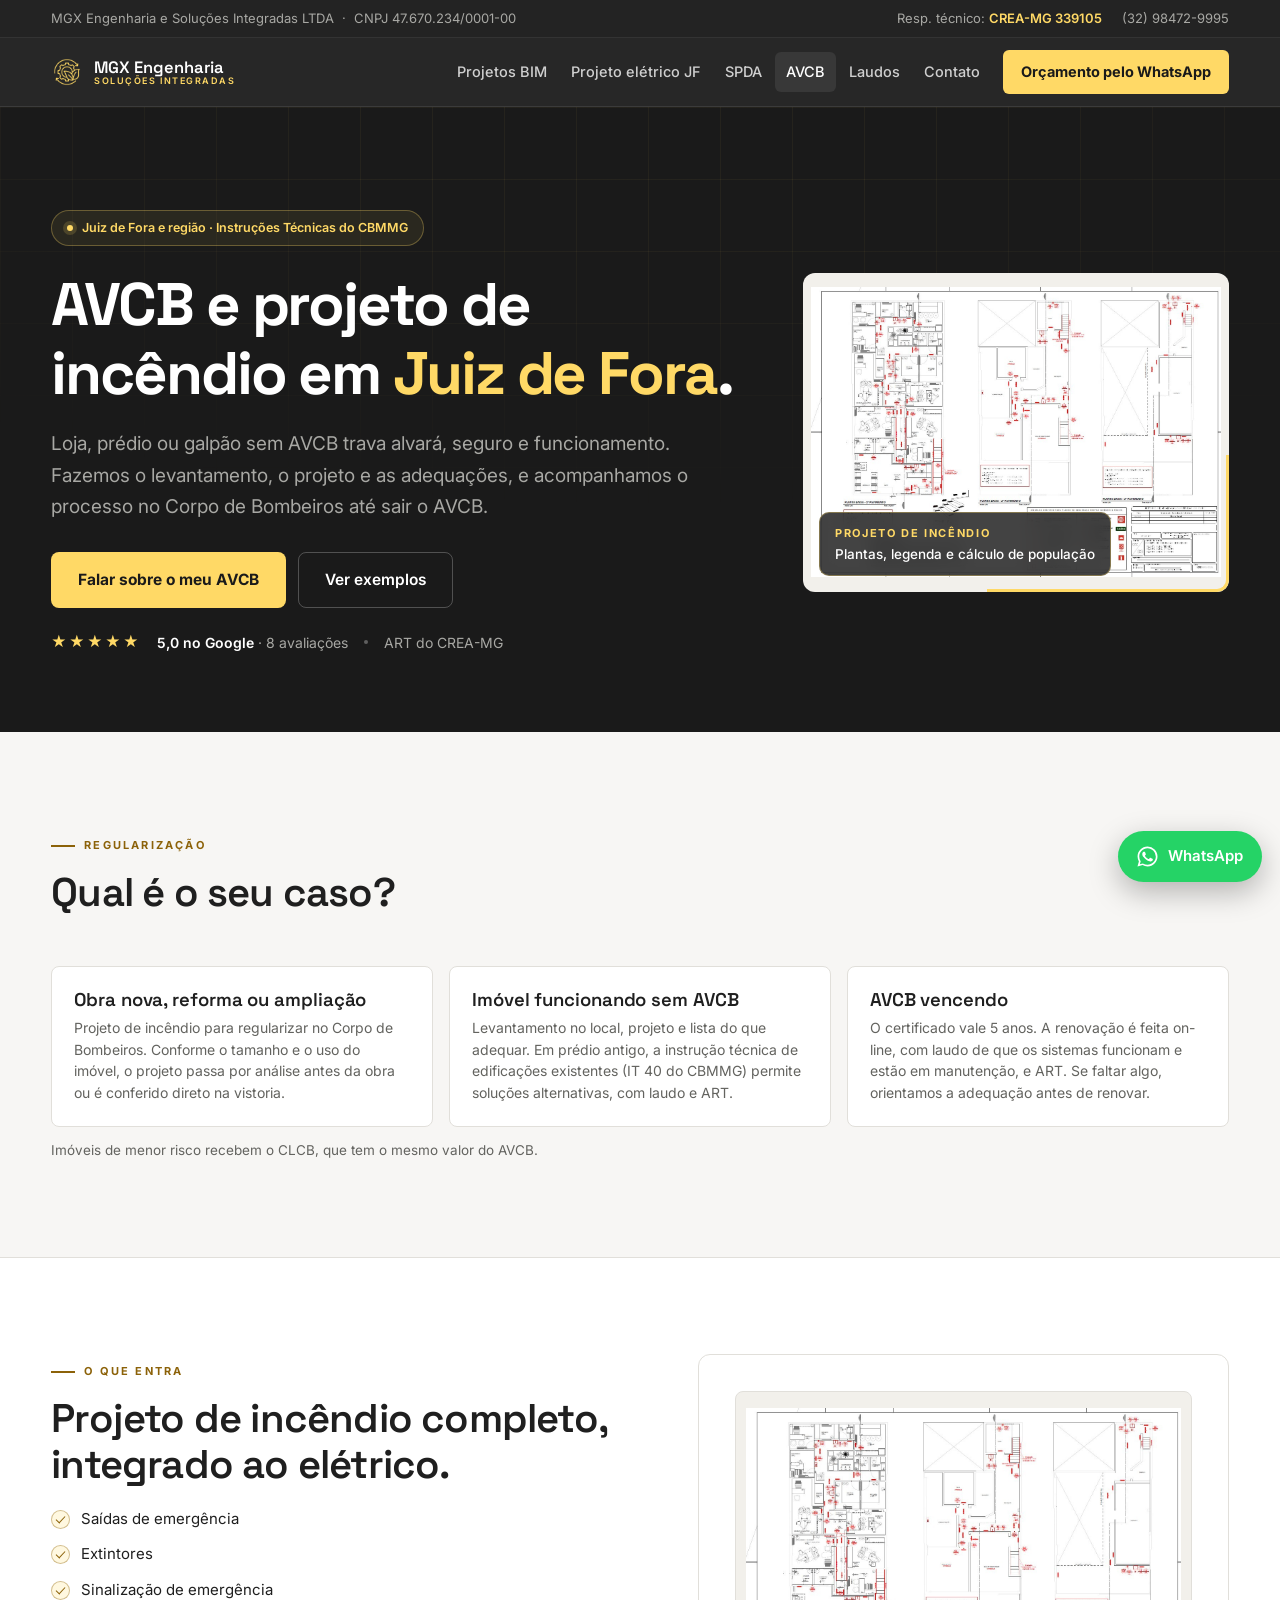
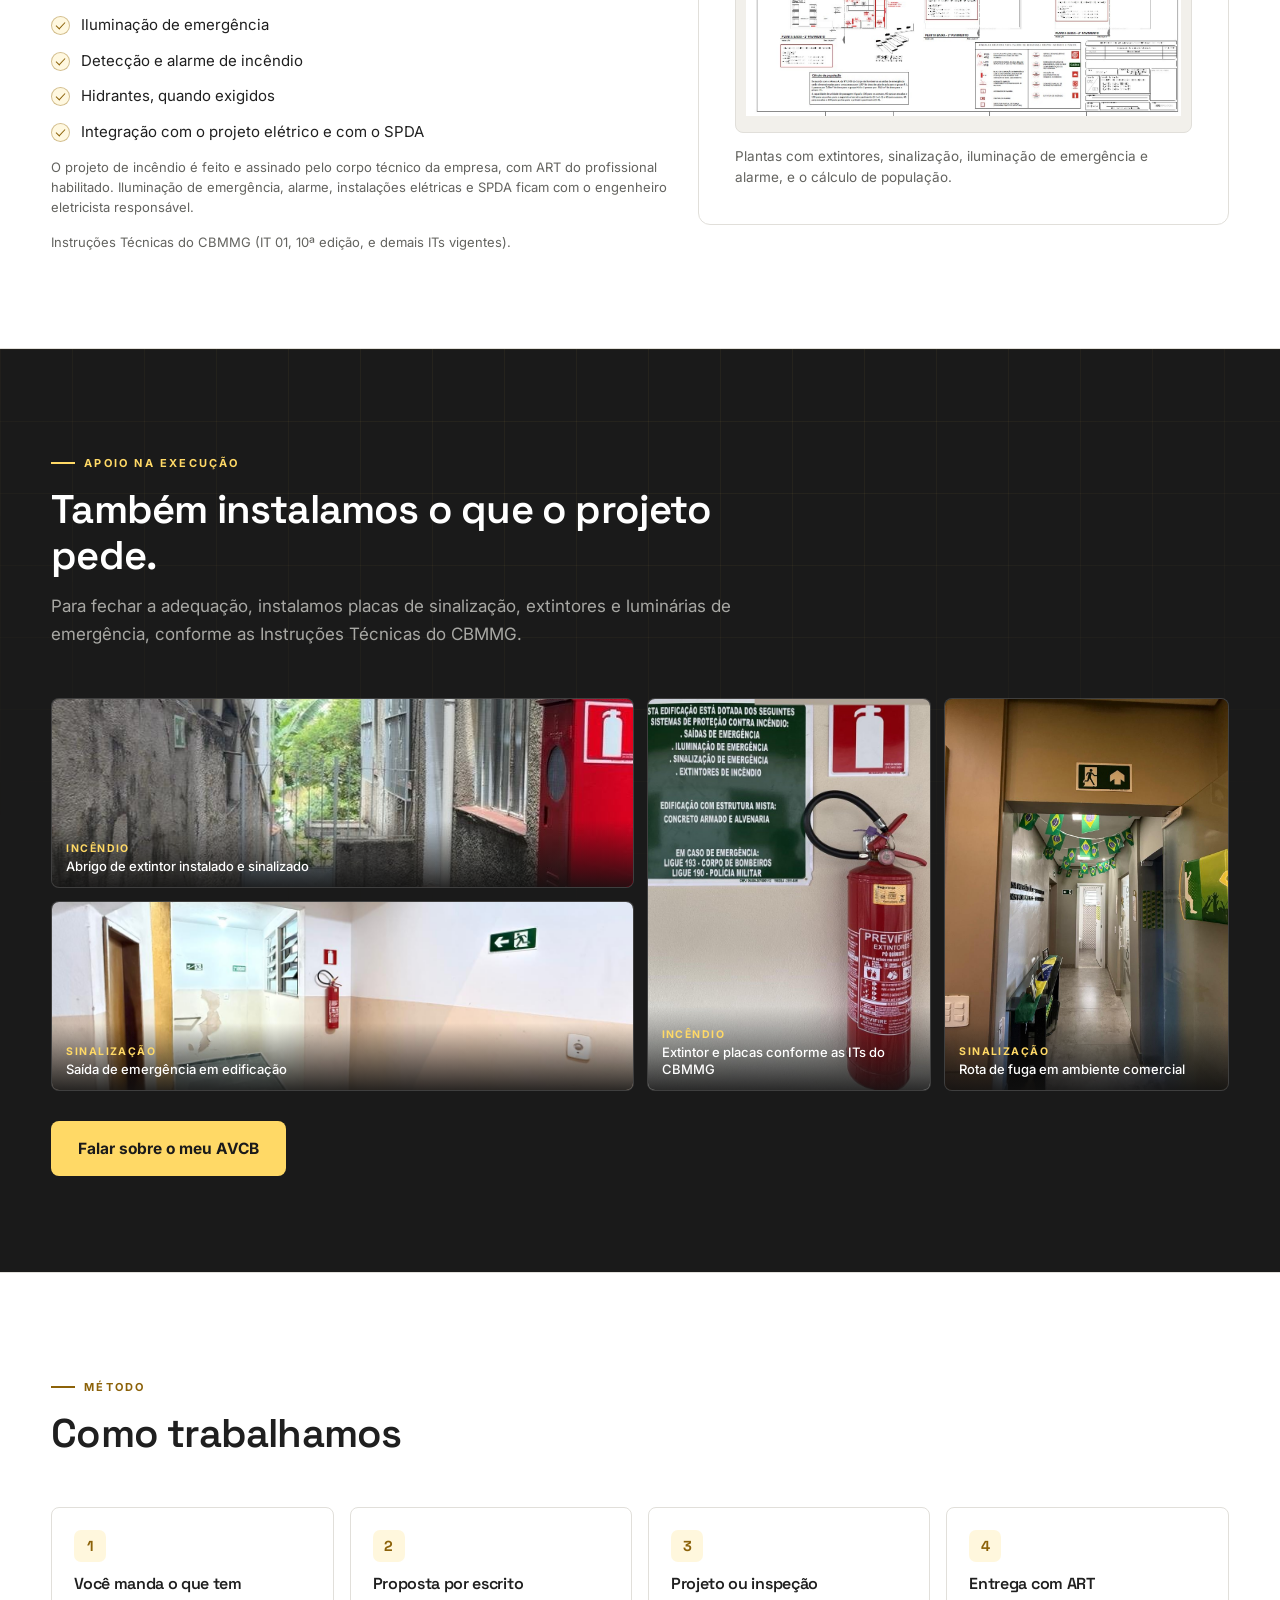
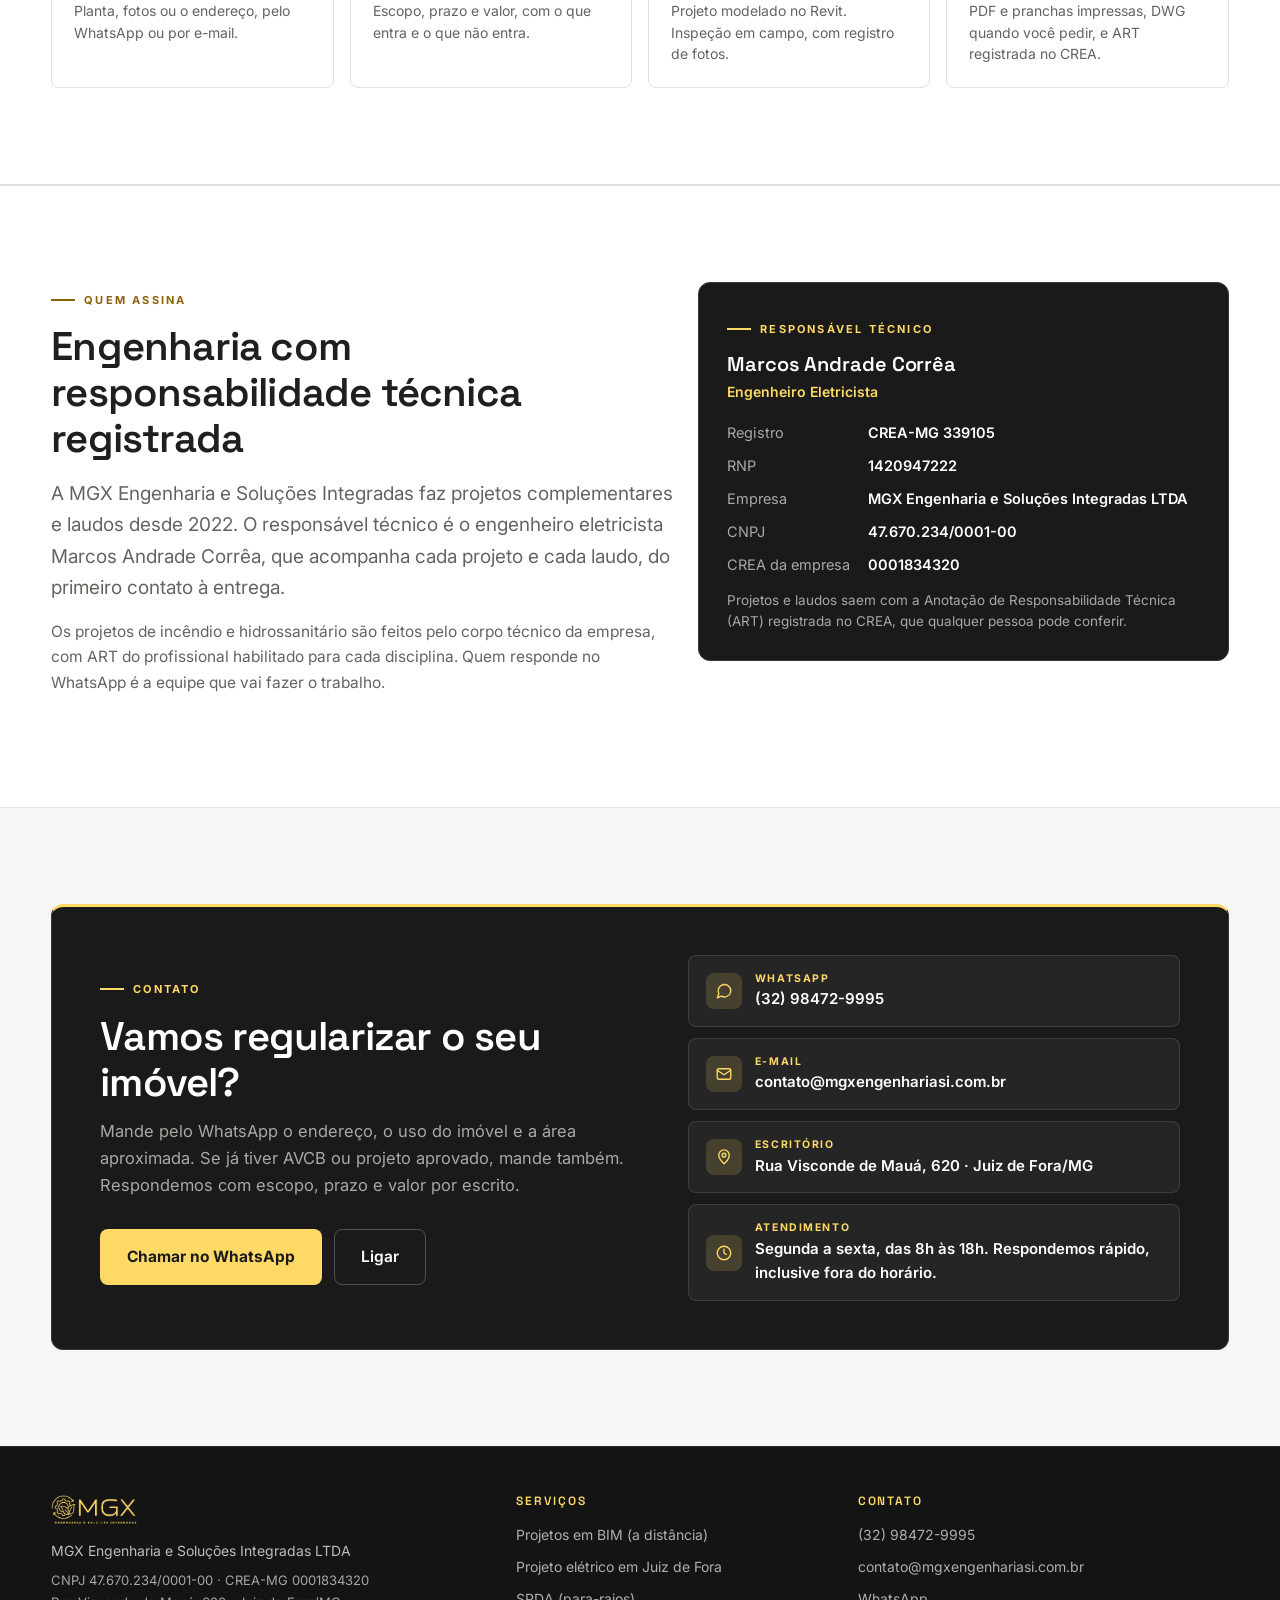
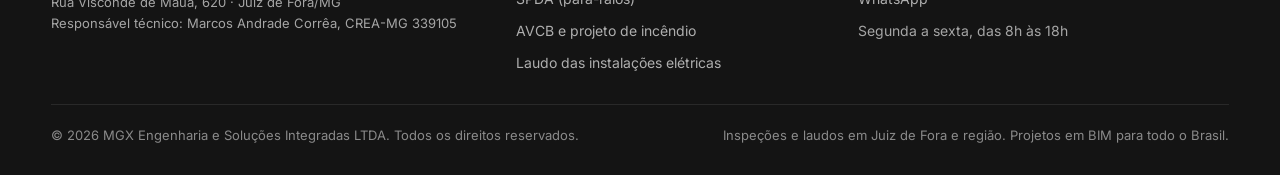
==== avcb.html @ e718cfaf "Página de AVCB e projeto de incêndio Co-Authored-By: Claude Opus 5.5 <noreply@anthropic.com>" ====
<!DOCTYPE html>
<html lang="pt-br">
<head>
<!-- Google tag (gtag.js) -->
<script async src="https://www.googletagmanager.com/gtag/js?id=AW-17968482592"></script>
<script>
  window.dataLayer = window.dataLayer || [];
  function gtag(){dataLayer.push(arguments);}
  gtag('js', new Date());
  gtag('config', 'AW-17968482592');
</script>
<meta charset="utf-8"/>
<meta content="width=device-width, initial-scale=1.0" name="viewport"/>
<title>AVCB e Projeto de Incêndio em Juiz de Fora | MGX Engenharia</title>
<meta name="description" content="Projeto de incêndio e regularização do AVCB em Juiz de Fora, conforme as Instruções Técnicas do Corpo de Bombeiros de MG. Orçamento pelo WhatsApp."/>
<meta name="theme-color" content="#1A1A1A"/>
<link rel="canonical" href="https://www.mgxengenhariasi.com.br/avcb.html"/>
<link rel="icon" type="image/png" href="img/mgx-icone.png"/>
<link rel="apple-touch-icon" href="img/mgx-icone.png"/>
<meta property="og:type" content="website"/>
<meta property="og:locale" content="pt_BR"/>
<meta property="og:site_name" content="MGX Engenharia e Soluções Integradas"/>
<meta property="og:title" content="AVCB e Projeto de Incêndio em Juiz de Fora | MGX Engenharia"/>
<meta property="og:description" content="Projeto de incêndio e regularização do AVCB em Juiz de Fora, conforme as Instruções Técnicas do Corpo de Bombeiros de MG. Orçamento pelo WhatsApp."/>
<meta property="og:url" content="https://www.mgxengenhariasi.com.br/avcb.html"/>
<!-- TROCAR: imagem de compartilhamento 1200x630 feita no Canva (og-*.jpg) -->
<meta property="og:image" content="https://www.mgxengenhariasi.com.br/img/exemplo-avcb-1.jpg"/>
<meta name="twitter:card" content="summary_large_image"/>
<link href="https://fonts.googleapis.com" rel="preconnect"/>
<link crossorigin="" href="https://fonts.gstatic.com" rel="preconnect"/>
<link href="https://fonts.googleapis.com/css2?family=Inter:wght@400;500;600;700&amp;family=Space+Grotesk:wght@500;600;700&amp;display=swap" rel="stylesheet"/>
<link rel="stylesheet" href="css/site.css"/>
<script>
(function(){
  document.documentElement.classList.add('js');
  window.__revealReady = false;
  setTimeout(function(){ if(!window.__revealReady) document.documentElement.classList.remove('js'); }, 3000);
})();
</script>
<script> function gtag_report_conversion(url) {   var callback = function () {     if (typeof(url) != 'undefined') {       window.location = url;     }   };   gtag('event', 'conversion', {       'send_to': 'AW-17968482592/zp1vCLGu0oEcEKCShfhC',       'event_callback': callback   });   return false; } </script>
<script type="application/ld+json">
{
 "@context": "https://schema.org",
 "@type": "Service",
 "name": "AVCB e projeto de incêndio em Juiz de Fora",
 "serviceType": "Projeto de segurança contra incêndio e regularização do AVCB",
 "provider": {
  "@type": "ProfessionalService",
  "name": "MGX Engenharia e Soluções Integradas",
  "url": "https://www.mgxengenhariasi.com.br/",
  "telephone": "+55-32-98472-9995",
  "address": {
   "@type": "PostalAddress",
   "streetAddress": "Rua Visconde de Mauá, 620",
   "addressLocality": "Juiz de Fora",
   "addressRegion": "MG",
   "addressCountry": "BR"
  }
 },
 "areaServed": {
  "@type": "City",
  "name": "Juiz de Fora"
 },
 "url": "https://www.mgxengenhariasi.com.br/avcb.html"
}
</script>
</head>
<body>

<div class="utilbar">
  <div class="container utilbar-in">
    <div>MGX Engenharia e Soluções Integradas LTDA &nbsp;·&nbsp; CNPJ 47.670.234/0001-00</div>
    <div class="util-right">
      <span>Resp. técnico: <b>CREA-MG 339105</b></span>
      <a href="tel:+5532984729995">(32) 98472-9995</a>
    </div>
  </div>
</div>

<div class="topbar">
  <div class="container topbar-in">
    <a class="brand" href="index.html">
      <img alt="MGX Engenharia e Soluções Integradas" src="img/mgx-icone.png"/>
      <span class="brand-txt">
        <b>MGX Engenharia</b>
        <span>Soluções Integradas</span>
      </span>
    </a>
    <nav aria-label="Menu" class="nav">
      <a href="projetos-bim.html">Projetos BIM</a>
      <a href="projeto-eletrico-juiz-de-fora.html">Projeto elétrico JF</a>
      <a href="spda.html">SPDA</a>
      <a href="avcb.html" class="on" aria-current="page">AVCB</a>
      <a href="laudo-eletrico.html">Laudos</a>
      <a href="#contato">Contato</a>
      <a class="nav-cta" href="https://wa.me/5532984729995?text=Ol%C3%A1%2C%20vim%20pelo%20site%20da%20MGX%20e%20preciso%20de%20ajuda%20com%20o%20AVCB." target="_blank" rel="noopener" onclick="return gtag_report_conversion('https://wa.me/5532984729995?text=Ol%C3%A1%2C%20vim%20pelo%20site%20da%20MGX%20e%20preciso%20de%20ajuda%20com%20o%20AVCB.');">Orçamento pelo WhatsApp</a>
    </nav>
    <button aria-label="Abrir menu" aria-expanded="false" class="menu-toggle" id="menuToggle" onclick="toggleMenu()"><span></span><span></span><span></span></button>
  </div>
  <div class="container">
    <nav aria-label="Menu mobile" class="nav-mobile" id="navMobile">
      <a href="index.html">Página inicial</a>
      <a href="projetos-bim.html">Projetos em BIM (a distância)</a>
      <a href="projeto-eletrico-juiz-de-fora.html">Projeto elétrico em Juiz de Fora</a>
      <a href="spda.html">SPDA (para-raios)</a>
      <a href="avcb.html" class="on">AVCB e projeto de incêndio</a>
      <a href="laudo-eletrico.html">Laudo das instalações elétricas</a>
      <a href="#contato" onclick="closeMenu()">Contato</a>
      <a class="mob-cta" href="https://wa.me/5532984729995?text=Ol%C3%A1%2C%20vim%20pelo%20site%20da%20MGX%20e%20preciso%20de%20ajuda%20com%20o%20AVCB." target="_blank" rel="noopener" onclick="return gtag_report_conversion('https://wa.me/5532984729995?text=Ol%C3%A1%2C%20vim%20pelo%20site%20da%20MGX%20e%20preciso%20de%20ajuda%20com%20o%20AVCB.');">Orçamento pelo WhatsApp</a>
    </nav>
  </div>
</div>

<header class="dark hero" id="topo">
  <div class="container">
    <div class="hero-grid">
      <div>
        <div class="kicker"><span class="dot"></span> Juiz de Fora e região · Instruções Técnicas do CBMMG</div>
        <h1>AVCB e projeto de incêndio em <em>Juiz de Fora</em>.</h1>
        <p class="lead">Loja, prédio ou galpão sem AVCB trava alvará, seguro e funcionamento. Fazemos o levantamento, o projeto e as adequações, e acompanhamos o processo no Corpo de Bombeiros até sair o AVCB.</p>
        <div class="cta-row">
          <a class="btn primary" href="https://wa.me/5532984729995?text=Ol%C3%A1%2C%20vim%20pelo%20site%20da%20MGX%20e%20preciso%20de%20ajuda%20com%20o%20AVCB." target="_blank" rel="noopener" onclick="return gtag_report_conversion('https://wa.me/5532984729995?text=Ol%C3%A1%2C%20vim%20pelo%20site%20da%20MGX%20e%20preciso%20de%20ajuda%20com%20o%20AVCB.');">Falar sobre o meu AVCB</a>
          <a class="btn ghost" href="#execucao">Ver exemplos</a>
        </div>
        <div class="rating"><span class="stars" aria-hidden="true">★★★★★</span> <span><b>5,0 no Google</b> · 8 avaliações</span><span class="sep"></span><span>ART do CREA-MG</span></div>
        <!-- TROCAR: pôr o link do Perfil da Empresa no Google na nota acima, quando o Marcos passar o link curto -->
      </div>
      <aside class="hero-photo land fitimg">
        <img alt="Projeto de prevenção e combate a incêndio com plantas e legenda" fetchpriority="high" src="img/exemplo-avcb-1.jpg"/>
        <div class="photo-chip"><b>Projeto de incêndio</b><span>Plantas, legenda e cálculo de população</span></div>
      </aside>
    </div>
  </div>
  <div style="height:clamp(40px,6vw,80px)"></div>
</header>

<section class="section paper" id="caso">
  <div class="container">
    <div class="section-title reveal">
      <div class="eyebrow">Regularização</div>
      <h2>Qual é o seu caso?</h2>
    </div>
    <div class="cards">
      <div class="card reveal"><h3>Obra nova, reforma ou ampliação</h3><p>Projeto de incêndio para regularizar no Corpo de Bombeiros. Conforme o tamanho e o uso do imóvel, o projeto passa por análise antes da obra ou é conferido direto na vistoria.</p></div>
      <div class="card reveal"><h3>Imóvel funcionando sem AVCB</h3><p>Levantamento no local, projeto e lista do que adequar. Em prédio antigo, a instrução técnica de edificações existentes (IT 40 do CBMMG) permite soluções alternativas, com laudo e ART.</p></div>
      <div class="card reveal"><h3>AVCB vencendo</h3><p>O certificado vale 5 anos. A renovação é feita on-line, com laudo de que os sistemas funcionam e estão em manutenção, e ART. Se faltar algo, orientamos a adequação antes de renovar.</p></div>
    </div>
    <p class="note reveal">Imóveis de menor risco recebem o CLCB, que tem o mesmo valor do AVCB.</p>
  </div>
</section>

<section class="section white" id="projeto">
  <div class="container">
    <div class="split">
      <div class="reveal">
        <div class="eyebrow">O que entra</div>
        <h2>Projeto de incêndio completo, integrado ao elétrico.</h2>
        <ul class="bullets on-light" style="margin-top:20px">
          <li><span class="check"></span> <span>Saídas de emergência</span></li>
          <li><span class="check"></span> <span>Extintores</span></li>
          <li><span class="check"></span> <span>Sinalização de emergência</span></li>
          <li><span class="check"></span> <span>Iluminação de emergência</span></li>
          <li><span class="check"></span> <span>Detecção e alarme de incêndio</span></li>
          <li><span class="check"></span> <span>Hidrantes, quando exigidos</span></li>
          <li><span class="check"></span> <span>Integração com o projeto elétrico e com o SPDA</span></li>
        </ul>
        <p class="smallprint">O projeto de incêndio é feito e assinado pelo corpo técnico da empresa, com ART do profissional habilitado. Iluminação de emergência, alarme, instalações elétricas e SPDA ficam com o engenheiro eletricista responsável.</p>
        <p class="smallprint">Instruções Técnicas do CBMMG (IT 01, 10ª edição, e demais ITs vigentes).</p>
      </div>
      <aside class="panel reveal">
        <div class="figure fit" style="aspect-ratio:4/3">
          <img alt="Projeto de prevenção e combate a incêndio com plantas e legenda" data-alt="Projeto de prevenção e combate a incêndio: plantas, legenda e cálculo de população" data-src="img/exemplo-avcb-1.jpg" loading="lazy" src="img/exemplo-avcb-1.jpg"/>
        </div>
        <p class="note">Plantas com extintores, sinalização, iluminação de emergência e alarme, e o cálculo de população.</p>
      </aside>
    </div>
  </div>
</section>

<section class="section dark" id="execucao">
  <div class="container">
    <div class="section-title reveal">
      <div class="eyebrow">Apoio na execução</div>
      <h2>Também instalamos o que o projeto pede.</h2>
      <p>Para fechar a adequação, instalamos placas de sinalização, extintores e luminárias de emergência, conforme as Instruções Técnicas do CBMMG.</p>
    </div>
    <div class="field reveal">
      <figure class="wide"><img alt="Abrigo de extintor instalado e sinalizado" loading="lazy" src="img/incendio-abrigo-extintor.jpg"/><figcaption><em>Incêndio</em>Abrigo de extintor instalado e sinalizado</figcaption></figure>
      <figure class="tall"><img alt="Extintor e placas de sinalização instalados" loading="lazy" src="img/incendio-extintor-placas.jpg"/><figcaption><em>Incêndio</em>Extintor e placas conforme as ITs do CBMMG</figcaption></figure>
      <figure class="tall"><img alt="Sinalização de rota de fuga em corredor" loading="lazy" src="img/incendio-sinalizacao-corredor.jpg"/><figcaption><em>Sinalização</em>Rota de fuga em ambiente comercial</figcaption></figure>
      <figure class="wide"><img alt="Extintor e sinalização de saída em hall" loading="lazy" src="img/incendio-extintor-hall.jpg"/><figcaption><em>Sinalização</em>Saída de emergência em edificação</figcaption></figure>
    </div>
    <div class="cta-row"><a class="btn primary" href="https://wa.me/5532984729995?text=Ol%C3%A1%2C%20vim%20pelo%20site%20da%20MGX%20e%20preciso%20de%20ajuda%20com%20o%20AVCB." target="_blank" rel="noopener" onclick="return gtag_report_conversion('https://wa.me/5532984729995?text=Ol%C3%A1%2C%20vim%20pelo%20site%20da%20MGX%20e%20preciso%20de%20ajuda%20com%20o%20AVCB.');">Falar sobre o meu AVCB</a></div>
  </div>
</section>

<!-- ============ COMO TRABALHAMOS ============ -->
<section class="section white" id="processo">
  <div class="container">
    <div class="section-title reveal">
      <div class="eyebrow">Método</div>
      <h2>Como trabalhamos</h2>
    </div>
    <div class="steps four">
      <div class="step reveal"><div class="num">1</div><h4>Você manda o que tem</h4><p>Planta, fotos ou o endereço, pelo WhatsApp ou por e-mail.</p></div>
      <div class="step reveal"><div class="num">2</div><h4>Proposta por escrito</h4><p>Escopo, prazo e valor, com o que entra e o que não entra.</p></div>
      <div class="step reveal"><div class="num">3</div><h4>Projeto ou inspeção</h4><p>Projeto modelado no Revit. Inspeção em campo, com registro de fotos.</p></div>
      <div class="step reveal"><div class="num">4</div><h4>Entrega com ART</h4><p>PDF e pranchas impressas, DWG quando você pedir, e ART registrada no CREA.</p></div>
    </div>
  </div>
</section>

<!-- ============ RESPONSÁVEL TÉCNICO ============ -->
<section class="section white" id="empresa">
  <div class="container">
    <div class="split">
      <div class="reveal">
        <div class="eyebrow">Quem assina</div>
        <h2>Engenharia com responsabilidade técnica registrada</h2>
        <p class="lead" style="color:var(--muted); margin-top:16px">
          A MGX Engenharia e Soluções Integradas faz projetos complementares e laudos desde 2022. O responsável técnico
          é o engenheiro eletricista Marcos Andrade Corrêa, que acompanha cada projeto e cada laudo, do primeiro contato
          à entrega.
        </p>
        <p style="color:var(--muted); font-size:15.5px">
          Os projetos de incêndio e hidrossanitário são feitos pelo corpo técnico da empresa, com ART do profissional
          habilitado para cada disciplina. Quem responde no WhatsApp é a equipe que vai fazer o trabalho.
        </p>
      </div>
      <aside class="rt reveal">
        <div class="eyebrow">Responsável técnico</div>
        <h3>Marcos Andrade Corrêa</h3>
        <div class="cargo">Engenheiro Eletricista</div>
        <dl>
          <dt>Registro</dt><dd>CREA-MG 339105</dd>
          <dt>RNP</dt><dd>1420947222</dd>
          <dt>Empresa</dt><dd>MGX Engenharia e Soluções Integradas LTDA</dd>
          <dt>CNPJ</dt><dd>47.670.234/0001-00</dd>
          <dt>CREA da empresa</dt><dd>0001834320</dd>
        </dl>
        <p class="note" style="color:var(--muted-dark)">
          Projetos e laudos saem com a Anotação de Responsabilidade Técnica (ART) registrada no CREA, que qualquer
          pessoa pode conferir.
        </p>
      </aside>
    </div>
  </div>
</section>

<!-- ============ CONTATO ============ -->
<section class="section paper" id="contato">
  <div class="container">
    <div class="contact-wrap reveal">
      <div>
        <div class="eyebrow" style="color:var(--brand)">Contato</div>
        <h2 style="color:#fff">Vamos regularizar o seu imóvel?</h2>
        <p style="color:var(--muted-dark); font-size:16.5px; margin:12px 0 0">Mande pelo WhatsApp o endereço, o uso do imóvel e a área aproximada. Se já tiver AVCB ou projeto aprovado, mande também. Respondemos com escopo, prazo e valor por escrito.</p>
        <div class="cta-row">
          <a class="btn primary" href="https://wa.me/5532984729995?text=Ol%C3%A1%2C%20vim%20pelo%20site%20da%20MGX%20e%20preciso%20de%20ajuda%20com%20o%20AVCB." target="_blank" rel="noopener" onclick="return gtag_report_conversion('https://wa.me/5532984729995?text=Ol%C3%A1%2C%20vim%20pelo%20site%20da%20MGX%20e%20preciso%20de%20ajuda%20com%20o%20AVCB.');">Chamar no WhatsApp</a>
          <a class="btn ghost" href="tel:+5532984729995" onclick="return gtag_report_conversion('tel:+5532984729995');">Ligar</a>
        </div>
      </div>
      <div class="contact-list">
        <a class="contact-item" href="https://wa.me/5532984729995?text=Ol%C3%A1%2C%20vim%20pelo%20site%20da%20MGX%20e%20preciso%20de%20ajuda%20com%20o%20AVCB." target="_blank" rel="noopener" onclick="return gtag_report_conversion('https://wa.me/5532984729995?text=Ol%C3%A1%2C%20vim%20pelo%20site%20da%20MGX%20e%20preciso%20de%20ajuda%20com%20o%20AVCB.');">
          <span class="ci-ico"><svg viewBox="0 0 24 24"><path d="M21 11.5a8.4 8.4 0 0 1-12.4 7.4L3 21l2.1-5.4A8.4 8.4 0 1 1 21 11.5z"/></svg></span><span class="ci-txt"><small>WhatsApp</small><b>(32) 98472-9995</b></span>
        </a>
        <a class="contact-item js-mail" href="mailto:contato@mgxengenhariasi.com.br">
          <span class="ci-ico"><svg viewBox="0 0 24 24"><rect x="3" y="5" width="18" height="14" rx="2"/><path d="M3 7l9 6 9-6"/></svg></span><span class="ci-txt"><small>E-mail</small><b class="js-mail-txt">contato@mgxengenhariasi.com.br</b></span>
        </a>
        <div class="contact-item" style="cursor:default">
          <span class="ci-ico"><svg viewBox="0 0 24 24"><path d="M12 21s-7-6.2-7-11.5a7 7 0 0 1 14 0C19 14.8 12 21 12 21z"/><circle cx="12" cy="9.5" r="2.5"/></svg></span><span class="ci-txt"><small>Escritório</small><b>Rua Visconde de Mauá, 620 · Juiz de Fora/MG</b></span>
        </div>
        <div class="contact-item" style="cursor:default">
          <span class="ci-ico"><svg viewBox="0 0 24 24"><circle cx="12" cy="12" r="9"/><path d="M12 7v5l3 2"/></svg></span><span class="ci-txt"><small>Atendimento</small><b>Segunda a sexta, das 8h às 18h. Respondemos rápido, inclusive fora do horário.</b></span>
        </div>
      </div>
    </div>
  </div>
</section>

<footer>
  <div class="container">
    <div class="foot-grid">
      <div>
        <img alt="MGX Engenharia e Soluções Integradas" loading="lazy" src="img/mgx-logo.png"/>
        <div style="color:rgba(255,255,255,.72)">MGX Engenharia e Soluções Integradas LTDA</div>
        <div style="margin-top:8px; font-size:13px">CNPJ 47.670.234/0001-00 · CREA-MG 0001834320</div>
        <div style="font-size:13px">Rua Visconde de Mauá, 620 · Juiz de Fora/MG</div>
        <div style="font-size:13px">Responsável técnico: Marcos Andrade Corrêa, CREA-MG 339105</div>
      </div>
      <div>
        <h4>Serviços</h4>
        <ul>
          <li><a href="projetos-bim.html">Projetos em BIM (a distância)</a></li>
          <li><a href="projeto-eletrico-juiz-de-fora.html">Projeto elétrico em Juiz de Fora</a></li>
          <li><a href="spda.html">SPDA (para-raios)</a></li>
          <li><a href="avcb.html">AVCB e projeto de incêndio</a></li>
          <li><a href="laudo-eletrico.html">Laudo das instalações elétricas</a></li>
        </ul>
      </div>
      <div>
        <h4>Contato</h4>
        <ul>
          <li><a href="tel:+5532984729995">(32) 98472-9995</a></li>
          <li><a class="js-mail js-mail-txt" href="mailto:contato@mgxengenhariasi.com.br">contato@mgxengenhariasi.com.br</a></li>
          <li><a href="https://wa.me/5532984729995?text=Ol%C3%A1%2C%20vim%20pelo%20site%20da%20MGX%20e%20preciso%20de%20ajuda%20com%20o%20AVCB." target="_blank" rel="noopener" onclick="return gtag_report_conversion('https://wa.me/5532984729995?text=Ol%C3%A1%2C%20vim%20pelo%20site%20da%20MGX%20e%20preciso%20de%20ajuda%20com%20o%20AVCB.');">WhatsApp</a></li>
          <li>Segunda a sexta, das 8h às 18h</li>
        </ul>
      </div>
    </div>
    <div class="foot-bottom">
      <div>© <span id="ano">2026</span> MGX Engenharia e Soluções Integradas LTDA. Todos os direitos reservados.</div>
      <div>Inspeções e laudos em Juiz de Fora e região. Projetos em BIM para todo o Brasil.</div>
    </div>
  </div>
</footer>

<a class="wa-float" href="https://wa.me/5532984729995?text=Ol%C3%A1%2C%20vim%20pelo%20site%20da%20MGX%20e%20preciso%20de%20ajuda%20com%20o%20AVCB." target="_blank" rel="noopener" aria-label="Falar no WhatsApp" onclick="return gtag_report_conversion('https://wa.me/5532984729995?text=Ol%C3%A1%2C%20vim%20pelo%20site%20da%20MGX%20e%20preciso%20de%20ajuda%20com%20o%20AVCB.');">
  <svg viewBox="0 0 24 24" aria-hidden="true"><path d="M17.47 14.38c-.3-.15-1.75-.86-2.02-.96-.27-.1-.47-.15-.67.15-.2.3-.77.96-.94 1.16-.17.2-.35.22-.64.08-.3-.15-1.25-.46-2.38-1.47-.88-.78-1.47-1.75-1.64-2.05-.17-.3-.02-.46.13-.6.13-.13.3-.35.45-.52.15-.17.2-.3.3-.5.1-.2.05-.37-.02-.52-.08-.15-.67-1.6-.92-2.2-.24-.58-.49-.5-.67-.51h-.57c-.2 0-.52.07-.8.37-.27.3-1.04 1.02-1.04 2.48s1.07 2.88 1.22 3.08c.15.2 2.1 3.2 5.08 4.49.71.3 1.26.49 1.7.63.71.23 1.36.2 1.87.12.57-.08 1.75-.71 2-1.4.25-.69.25-1.28.17-1.4-.07-.13-.27-.2-.57-.35M12.04 21.5h-.01a9.45 9.45 0 0 1-4.82-1.32l-.35-.2-3.58.94.96-3.49-.23-.36a9.42 9.42 0 0 1-1.44-5.03c0-5.2 4.24-9.44 9.47-9.44 2.53 0 4.9.99 6.69 2.78a9.39 9.39 0 0 1 2.77 6.67c0 5.2-4.24 9.45-9.46 9.45m8.05-17.5A11.32 11.32 0 0 0 12.04.67C5.76.67.65 5.78.65 12.05c0 1.99.52 3.94 1.51 5.65L.56 23.33l5.77-1.51a11.35 11.35 0 0 0 5.71 1.53h.01c6.28 0 11.39-5.11 11.39-11.38 0-3.04-1.18-5.9-3.34-8.05"/></svg>
  <span>WhatsApp</span>
</a>

<div aria-hidden="true" class="lightbox" id="lightbox">
  <div aria-label="Visualizador de imagens" aria-modal="true" class="lb-card" role="dialog">
    <div class="lb-top">
      <div id="lbCaption">Imagem</div>
      <button class="lb-close" id="lbClose" type="button">Fechar ✕</button>
    </div>
    <div class="lb-imgwrap"><img alt="" id="lbImg" src=""/></div>
    <div class="lb-controls">
      <button aria-label="Imagem anterior" class="lb-btn" id="lbPrev" type="button">‹</button>
      <button aria-label="Próxima imagem" class="lb-btn" id="lbNext" type="button">›</button>
    </div>
  </div>
</div>

<script src="js/site.js"></script>
</body>
</html>
---- css/site.css ----
/* MGX Engenharia: estilo compartilhado pelas páginas do site (extraído do index.html de 10/2026). */
:root{
  /* Identidade MGX — cores oficiais do papel timbrado e da logo */
  --brand:#FFD966;        /* amarelo MGX (papel timbrado) */
  --brand-hi:#FFE79A;     /* amarelo claro — hover sobre fundo escuro */
  --brand-deep:#8C6209;   /* amarelo escuro — texto sobre fundo claro */
  --graphite:#404040;     /* grafite MGX (logo e timbrado) */
  --gray-mid:#7F7F7F;     /* cinza médio MGX */

  --ink:#1A1A1A;
  --ink-2:#232323;
  --ink-line:#383838;

  --paper:#F7F6F4;
  --surface:#FFFFFF;
  --line:#E1DFDA;
  --line-2:#CFCCC6;
  --text:#1F1F1F;
  --muted:#63635F;
  --muted-dark:#A8A8A4;

  --r:8px;             /* raio contido: leitura técnica, não "app" */
  --r-lg:12px;
  --maxw:1200px;
}

*{box-sizing:border-box}
html{scroll-behavior:smooth; -webkit-text-size-adjust:100%}
body{
  margin:0;
  font-family:'Inter', system-ui, -apple-system, 'Segoe UI', Roboto, Arial, sans-serif;
  background:var(--paper); color:var(--text);
  font-size:16.5px; line-height:1.65; -webkit-font-smoothing:antialiased;
}
img{max-width:100%; display:block}
a{color:inherit}

h1,h2,h3,h4{font-family:'Space Grotesk','Inter',sans-serif; line-height:1.15; letter-spacing:-.02em; margin:0}
h2{font-size:clamp(27px,3.6vw,40px); font-weight:600}
h3{font-size:18.5px; font-weight:600; letter-spacing:-.005em}
h4{font-size:16px; font-weight:600}

.container{width:min(var(--maxw),92%); margin-inline:auto}

/* ---------------- Barra institucional ---------------- */
.utilbar{background:var(--ink-2); color:var(--muted-dark); font-size:13px; border-bottom:1px solid rgba(255,255,255,.07)}
.utilbar-in{display:flex; justify-content:space-between; align-items:center; gap:16px; padding:8px 0; flex-wrap:wrap}
.utilbar b{color:var(--brand); font-weight:600}
.utilbar a{text-decoration:none}
.utilbar a:hover{color:#fff}
.util-right{display:flex; gap:20px; flex-wrap:wrap}

/* ---------------- Topbar ---------------- */
.topbar{position:sticky; top:0; z-index:60; background:rgba(26,26,26,.94); backdrop-filter:blur(12px); -webkit-backdrop-filter:blur(12px); border-bottom:1px solid rgba(255,255,255,.09)}
.topbar-in{display:flex; align-items:center; justify-content:space-between; gap:18px; padding:12px 0}
.brand{display:flex; align-items:center; gap:11px; text-decoration:none; flex-shrink:0}
.brand img{height:32px; width:auto}
.brand-txt{display:flex; flex-direction:column; line-height:1.08}
.brand-txt b{font-family:'Space Grotesk',sans-serif; font-size:16.5px; font-weight:600; color:#fff}
.brand-txt span{font-size:9px; letter-spacing:.17em; text-transform:uppercase; color:var(--brand); font-weight:600}

.nav{display:flex; align-items:center; gap:2px}
.nav a{text-decoration:none; color:rgba(255,255,255,.78); font-size:14.5px; font-weight:500; padding:8px 11px; border-radius:6px; transition:color .18s,background .18s}
.nav a:hover{color:#fff; background:rgba(255,255,255,.08)}
.nav .nav-cta{background:var(--brand); color:var(--ink); font-weight:700; margin-left:10px; padding:10px 18px}
.nav .nav-cta:hover{background:var(--brand-hi); color:var(--ink)}

.menu-toggle{display:none; background:transparent; border:1px solid rgba(255,255,255,.22); border-radius:7px; width:44px; height:40px; cursor:pointer; padding:0}
.menu-toggle span{display:block; width:18px; height:1.8px; background:#fff; border-radius:2px; margin:3.6px auto; transition:transform .25s,opacity .2s}
.menu-toggle.open span:nth-child(1){transform:translateY(5.4px) rotate(45deg)}
.menu-toggle.open span:nth-child(2){opacity:0}
.menu-toggle.open span:nth-child(3){transform:translateY(-5.4px) rotate(-45deg)}
.nav-mobile{display:none; flex-direction:column; padding:0 0 14px; border-top:1px solid rgba(255,255,255,.09)}
.nav-mobile.open{display:flex}
.nav-mobile a{text-decoration:none; color:rgba(255,255,255,.84); padding:13px 4px; font-size:16px; font-weight:500; border-bottom:1px solid rgba(255,255,255,.07)}
.nav-mobile a.mob-cta{background:var(--brand); color:var(--ink); font-weight:700; text-align:center; border-radius:8px; margin-top:12px; border:0}

/* ---------------- Blocos ---------------- */
.dark{background:var(--ink); color:#E8E8E6; position:relative; overflow:hidden}
.dark::before{
  content:""; position:absolute; inset:0; pointer-events:none;
  background-image:linear-gradient(rgba(255,217,102,.05) 1px,transparent 1px),linear-gradient(90deg,rgba(255,217,102,.05) 1px,transparent 1px);
  background-size:72px 72px;
  mask-image:radial-gradient(ellipse 85% 65% at 50% 0%,#000 30%,transparent 100%);
  -webkit-mask-image:radial-gradient(ellipse 85% 65% at 50% 0%,#000 30%,transparent 100%);
}
.dark > *{position:relative; z-index:1}
.dark h1,.dark h2,.dark h3,.dark h4{color:#fff}
.dark p{color:var(--muted-dark)}

.section{padding:clamp(54px,7.5vw,100px) 0; scroll-margin-top:70px}
.section.paper{background:var(--paper)}
.section.white{background:var(--surface); border-block:1px solid var(--line)}

.eyebrow{display:inline-flex; align-items:center; gap:9px; font-size:11px; font-weight:700; letter-spacing:.2em; text-transform:uppercase; color:var(--brand-deep); margin-bottom:15px}
.dark .eyebrow{color:var(--brand)}
.eyebrow::before{content:""; width:24px; height:2px; background:currentColor}

.section-title{max-width:740px; margin-bottom:clamp(30px,4.5vw,50px)}
.section-title p{margin:13px 0 0; color:var(--muted); font-size:17px}
.dark .section-title p{color:var(--muted-dark)}

/* ---------------- Hero ---------------- */
.hero{padding:clamp(56px,8vw,104px) 0 0; scroll-margin-top:70px}
.hero-grid{display:grid; grid-template-columns:1.3fr .8fr; gap:clamp(30px,5vw,60px); align-items:center}
.kicker{display:inline-flex; align-items:center; gap:9px; font-size:12.5px; font-weight:600; color:var(--brand); border:1px solid rgba(255,217,102,.3); background:rgba(255,217,102,.07); padding:7px 15px; border-radius:100px; margin-bottom:24px}
.kicker .dot{width:6px; height:6px; border-radius:50%; background:var(--brand); box-shadow:0 0 0 4px rgba(255,217,102,.16)}
.hero h1{font-size:clamp(33px,5.6vw,60px); font-weight:700; letter-spacing:-.035em; color:#fff}
.hero h1 em{font-style:normal; color:var(--brand)}
.lead{font-size:clamp(16.5px,1.8vw,19px); color:var(--muted-dark); margin:20px 0 0; max-width:60ch}

.cta-row{display:flex; flex-wrap:wrap; gap:12px; margin-top:30px}
.btn{display:inline-flex; align-items:center; justify-content:center; gap:9px; padding:14px 26px; border-radius:var(--r); text-decoration:none; font-weight:600; font-size:15.5px; border:1px solid transparent; cursor:pointer; transition:transform .16s,background .18s,border-color .18s; font-family:'Inter',sans-serif}
.btn.primary{background:var(--brand); color:var(--ink); font-weight:700}
.btn.primary:hover{background:var(--brand-hi); transform:translateY(-2px)}
.btn.ghost{border-color:rgba(255,255,255,.24); color:#fff}
.btn.ghost:hover{border-color:var(--brand); color:var(--brand); transform:translateY(-2px)}
.btn.dark{background:var(--ink); color:#fff}
.btn.dark:hover{background:#000; transform:translateY(-2px)}
.btn.outline{border-color:var(--line-2); background:var(--surface); color:var(--text)}
.btn.outline:hover{border-color:var(--graphite); transform:translateY(-2px)}

.hero-card{background:rgba(255,255,255,.04); border:1px solid rgba(255,255,255,.11); border-radius:var(--r-lg); padding:26px}
.hero-card h3{font-size:11.5px; letter-spacing:.17em; text-transform:uppercase; color:var(--brand); font-weight:700; margin-bottom:18px}
.bullets{list-style:none; padding:0; margin:0; display:grid; gap:13px}
.bullets li{display:flex; gap:11px; align-items:flex-start; font-size:15px; line-height:1.5; color:rgba(255,255,255,.87)}
.check{flex-shrink:0; width:19px; height:19px; border-radius:50%; margin-top:2px; background:rgba(255,217,102,.14); border:1px solid rgba(255,217,102,.42); position:relative}
.check::after{content:""; position:absolute; left:6px; top:3.2px; width:4.2px; height:8px; border:solid var(--brand); border-width:0 1.8px 1.8px 0; transform:rotate(43deg)}

/* lista de diferenciais abaixo do hero */
.hero-bullets{
  grid-template-columns:repeat(4,1fr); gap:18px 26px;
  margin-top:clamp(32px,4.5vw,50px); padding-top:clamp(28px,4vw,40px);
  border-top:1px solid rgba(255,255,255,.12);
}
.hero-bullets li{font-size:14.5px}

/* faixa de credenciais */
.credbar{margin-top:clamp(32px,4.5vw,52px); border-top:1px solid rgba(255,255,255,.12); display:grid; grid-template-columns:repeat(4,1fr)}
.cred{padding:24px 22px 28px; border-right:1px solid rgba(255,255,255,.12)}
.cred:last-child{border-right:0}
.cred b{display:block; font-family:'Space Grotesk',sans-serif; font-size:21px; font-weight:600; color:var(--brand); margin-bottom:4px; letter-spacing:-.01em}
.cred span{font-size:13.5px; color:var(--muted-dark); line-height:1.45; display:block}

/* ---------------- Serviços ---------------- */
.services{display:grid; grid-template-columns:repeat(3,1fr); gap:20px}
.svc{background:var(--surface); border:1px solid var(--line); border-radius:var(--r-lg); overflow:hidden; display:flex; flex-direction:column; transition:transform .2s,border-color .2s,box-shadow .2s}
.svc:hover{transform:translateY(-4px); border-color:var(--brand); box-shadow:0 18px 44px rgba(26,26,26,.1)}
.svc-media{aspect-ratio:16/10; overflow:hidden; background:#EEECE7; border-bottom:1px solid var(--line)}
.svc-media img{width:100%; height:100%; object-fit:cover; transition:transform .5s}
.svc:hover .svc-media img{transform:scale(1.04)}
.svc-body{padding:22px; display:flex; flex-direction:column; flex:1}
.svc-body h3{margin-bottom:8px}
.svc-body > p{margin:0 0 15px; color:var(--muted); font-size:14.5px; line-height:1.6}
.svc-body ul{list-style:none; padding:15px 0 0; margin:auto 0 0; display:grid; gap:6px; border-top:1px solid var(--line)}
.svc-body li{font-size:13.5px; color:var(--muted); display:flex; gap:9px; align-items:flex-start}
.svc-body li::before{content:""; flex-shrink:0; width:5px; height:5px; border-radius:50%; background:var(--brand-deep); margin-top:8px}

/* ---------------- Setores ---------------- */
.sectors{display:grid; grid-template-columns:repeat(3,1fr); gap:1px; background:var(--line); border:1px solid var(--line); border-radius:var(--r-lg); overflow:hidden}
.sector{background:var(--surface); padding:26px 24px; transition:background .2s}
.sector:hover{background:#FFFDF6}
.sector .ico{font-size:22px; margin-bottom:12px; display:block}
.sector b{display:block; font-family:'Space Grotesk',sans-serif; font-size:16.5px; font-weight:600; margin-bottom:6px}
.sector span{font-size:14px; color:var(--muted); line-height:1.55}

/* ---------------- Painéis ---------------- */
.panel{background:var(--surface); border:1px solid var(--line); border-radius:var(--r-lg); padding:clamp(22px,3vw,36px)}
.dark .panel{background:rgba(255,255,255,.04); border-color:rgba(255,255,255,.11)}
.split{display:grid; grid-template-columns:1.08fr .92fr; gap:24px; align-items:start}
.split.even{grid-template-columns:1fr 1fr}
.bullets.on-light li{color:var(--text)}
.bullets.on-light .check{background:rgba(255,217,102,.2); border-color:rgba(140,98,9,.38)}
.bullets.on-light .check::after{border-color:var(--brand-deep)}
.note{font-size:13.5px; color:var(--muted); margin:13px 0 0; line-height:1.55}
.dark .note{color:var(--muted-dark)}

/* responsável técnico */
.rt{background:var(--ink); color:#fff; border-radius:var(--r-lg); padding:28px; border:1px solid var(--ink-line)}
.rt .eyebrow{color:var(--brand)}
.rt h3{font-size:20px; margin-bottom:4px; color:#fff}
.rt .cargo{color:var(--brand); font-size:14px; font-weight:600; margin-bottom:18px}
.rt dl{display:grid; grid-template-columns:auto 1fr; gap:9px 18px; margin:0; font-size:14.5px}
.rt dt{color:var(--muted-dark)}
.rt dd{margin:0; color:#fff; font-weight:600}

/* ---------------- Etapas ---------------- */
.steps{display:grid; grid-template-columns:repeat(3,1fr); gap:16px}
.steps.four{grid-template-columns:repeat(4,1fr)}
.step{background:var(--surface); border:1px solid var(--line); border-radius:var(--r); padding:22px}
.dark .step{background:rgba(255,255,255,.04); border-color:rgba(255,255,255,.11)}
.num{width:32px; height:32px; border-radius:7px; display:grid; place-items:center; background:rgba(255,217,102,.22); color:var(--brand-deep); font-family:'Space Grotesk',sans-serif; font-weight:700; font-size:14.5px; margin-bottom:13px}
.dark .num{background:rgba(255,217,102,.14); color:var(--brand)}
.step h4{margin:0 0 6px}
.step p{margin:0; font-size:14px; color:var(--muted); line-height:1.55}
.dark .step p{color:var(--muted-dark)}

.cards{display:grid; grid-template-columns:repeat(3,1fr); gap:16px}
.card{background:var(--surface); border:1px solid var(--line); border-radius:var(--r); padding:22px; transition:border-color .2s,transform .2s}
.card:hover{border-color:var(--brand); transform:translateY(-3px)}
.dark .card{background:rgba(255,255,255,.04); border-color:rgba(255,255,255,.11)}
.card h3{margin-bottom:7px}
.card p{margin:0; font-size:14px; color:var(--muted); line-height:1.55}
.dark .card p{color:var(--muted-dark)}

.benefits{display:grid; grid-template-columns:repeat(2,1fr); gap:1px; background:rgba(255,255,255,.12); border:1px solid rgba(255,255,255,.12); border-radius:var(--r-lg); overflow:hidden}
.benefit{background:var(--ink); padding:24px}
.benefit b{display:block; font-family:'Space Grotesk',sans-serif; font-size:16px; font-weight:600; color:#fff; margin-bottom:6px}
.benefit span{font-size:14px; color:var(--muted-dark); line-height:1.55}

.meta{display:flex; flex-wrap:wrap; gap:7px; margin-top:15px}
.pill{font-size:12px; font-weight:600; padding:6px 12px; border-radius:100px; background:rgba(255,217,102,.18); color:var(--brand-deep); border:1px solid rgba(140,98,9,.28)}
.dark .pill{color:var(--brand); background:rgba(255,217,102,.1); border-color:rgba(255,217,102,.28)}

.figure{border-radius:var(--r); overflow:hidden; border:1px solid var(--line); background:#EEECE7}
.dark .figure{border-color:rgba(255,255,255,.13); background:rgba(255,255,255,.04)}
.figure img{width:100%; height:100%; object-fit:cover; cursor:zoom-in; transition:transform .45s}
.figure:hover img{transform:scale(1.03)}
/* Diagramas e documentos precisam aparecer inteiros — cortar esconde legendas. */
.figure.fit{background:#F2F0EB}
.figure.fit img{object-fit:contain; padding:10px}
.dark .figure.fit{background:rgba(255,255,255,.05)}

/* ---------------- Portfólio ---------------- */
.gallery{display:grid; grid-template-columns:repeat(4,1fr); gap:13px}
.thumb{padding:0; border:1px solid rgba(255,255,255,.13); background:rgba(255,255,255,.04); border-radius:var(--r); overflow:hidden; cursor:zoom-in; aspect-ratio:4/3; transition:transform .2s,border-color .2s; position:relative}
.thumb:hover{transform:translateY(-4px); border-color:var(--brand)}
.thumb img{width:100%; height:100%; object-fit:cover; transition:transform .45s}
.thumb:hover img{transform:scale(1.05)}
.thumb::after{content:"⤢"; position:absolute; right:8px; bottom:7px; width:25px; height:25px; display:grid; place-items:center; border-radius:6px; font-size:12.5px; background:rgba(26,26,26,.75); color:var(--brand); opacity:0; transition:opacity .2s}
.thumb:hover::after{opacity:1}

/* ---------------- Contato ---------------- */
.contact-wrap{display:grid; grid-template-columns:1.05fr .95fr; gap:clamp(24px,4vw,44px); align-items:center; background:var(--ink); border:1px solid var(--ink-line); border-top:3px solid var(--brand); border-radius:var(--r-lg); padding:clamp(26px,4vw,48px)}
.contact-list{display:grid; gap:11px}
.contact-item{display:flex; align-items:center; gap:13px; padding:14px 17px; background:rgba(255,255,255,.05); border:1px solid rgba(255,255,255,.11); border-radius:var(--r); text-decoration:none; transition:border-color .2s,background .2s,transform .2s}
a.contact-item:hover{border-color:var(--brand); background:rgba(255,217,102,.08); transform:translateX(3px)}
.ci-ico{flex-shrink:0; width:36px; height:36px; border-radius:8px; display:grid; place-items:center; background:rgba(255,217,102,.15); font-size:16px}
.ci-txt{display:flex; flex-direction:column; min-width:0}
.ci-txt small{font-size:10.5px; letter-spacing:.15em; text-transform:uppercase; color:var(--brand); font-weight:700}
.ci-txt b{font-size:15px; color:#fff; font-weight:600; overflow-wrap:anywhere}

/* ---------------- Rodapé ---------------- */
footer{background:#141414; color:rgba(255,255,255,.62); padding:48px 0 28px; border-top:1px solid rgba(255,255,255,.09); font-size:14px}
.foot-grid{display:grid; grid-template-columns:1.4fr 1fr 1.2fr; gap:32px; padding-bottom:30px; border-bottom:1px solid rgba(255,255,255,.09)}
.foot-grid img{height:30px; width:auto; margin-bottom:14px}
.foot-grid h4{font-size:12px; letter-spacing:.16em; text-transform:uppercase; margin-bottom:14px; color:var(--brand)}
.foot-grid ul{list-style:none; padding:0; margin:0; display:grid; gap:9px}
.foot-grid a{color:rgba(255,255,255,.66); text-decoration:none; transition:color .18s}
.foot-grid a:hover{color:var(--brand)}
.foot-bottom{padding-top:20px; display:flex; flex-wrap:wrap; gap:12px; justify-content:space-between; font-size:13px; color:rgba(255,255,255,.5)}

/* ---------------- WhatsApp flutuante ---------------- */
.wa-float{position:fixed; right:18px; bottom:18px; z-index:70; display:inline-flex; align-items:center; gap:10px; background:#25D366; color:#fff; text-decoration:none; font-weight:600; font-size:15px; padding:13px 19px; border-radius:100px; box-shadow:0 10px 30px rgba(0,0,0,.28); transition:transform .18s}
.wa-float:hover{transform:translateY(-3px)}
.wa-float svg{width:21px; height:21px; fill:currentColor; flex-shrink:0}

/* ---------------- Lightbox ---------------- */
.lightbox{position:fixed; inset:0; z-index:100; display:none; background:rgba(12,12,12,.95); padding:22px}
.lightbox.open{display:grid; place-items:center}
.lb-card{width:min(1100px,100%); max-height:100%; display:flex; flex-direction:column; gap:12px}
.lb-top{display:flex; justify-content:space-between; align-items:center; gap:14px; color:rgba(255,255,255,.82); font-size:13.5px}
.lb-close{background:rgba(255,255,255,.1); border:1px solid rgba(255,255,255,.22); color:#fff; padding:8px 15px; border-radius:7px; cursor:pointer; font-size:13.5px; font-weight:500}
.lb-close:hover{background:var(--brand); color:var(--ink); border-color:var(--brand)}
.lb-imgwrap{flex:1; min-height:0; display:grid; place-items:center; background:rgba(255,255,255,.04); border:1px solid rgba(255,255,255,.13); border-radius:10px; overflow:hidden}
.lb-imgwrap img{max-width:100%; max-height:76vh; object-fit:contain}
.lb-controls{display:flex; justify-content:center; gap:12px}
.lb-btn{background:rgba(255,255,255,.1); border:1px solid rgba(255,255,255,.22); color:#fff; width:48px; height:42px; border-radius:8px; cursor:pointer; font-size:22px; line-height:1}
.lb-btn:hover{background:var(--brand); color:var(--ink); border-color:var(--brand)}

/* ---------------- Entrada ---------------- */
/* Só esconde o conteúdo quando o JS está ativo e funcionando. */
.js .reveal{opacity:0; transform:translateY(16px); transition:opacity .55s ease,transform .55s ease}
.js .reveal.in{opacity:1; transform:none}
@media (prefers-reduced-motion:reduce){
  html{scroll-behavior:auto}
  .js .reveal{opacity:1; transform:none; transition:none}
  *{animation-duration:.01ms !important; transition-duration:.01ms !important}
}

/* ---------------- Foto do hero ---------------- */
.hero-photo{position:relative; border-radius:var(--r-lg); overflow:hidden; aspect-ratio:3/4; background:#242424}
.hero-photo img{width:100%; height:100%; object-fit:cover}
/* moldura em L, no amarelo da marca */
.hero-photo::after{
  content:""; position:absolute; right:0; bottom:0; width:56%; height:42%;
  border-right:3px solid var(--brand); border-bottom:3px solid var(--brand);
  border-bottom-right-radius:var(--r-lg); pointer-events:none;
}
.photo-chip{
  position:absolute; left:16px; bottom:16px; z-index:2;
  background:rgba(26,26,26,.82); backdrop-filter:blur(8px); -webkit-backdrop-filter:blur(8px);
  border:1px solid rgba(255,217,102,.35); border-radius:10px; padding:11px 15px; max-width:76%;
}
.photo-chip b{display:block; color:var(--brand); font-size:11px; letter-spacing:.15em; text-transform:uppercase; font-weight:700; margin-bottom:3px}
.photo-chip span{display:block; color:#fff; font-size:13.5px; line-height:1.4; font-weight:500}

/* ---------------- Execução em campo ---------------- */
.field{display:grid; grid-template-columns:repeat(4,1fr); grid-auto-rows:190px; gap:13px}
.field figure{
  margin:0; position:relative; overflow:hidden; border-radius:var(--r);
  border:1px solid rgba(255,255,255,.13); background:rgba(255,255,255,.04);
}
.field figure img{width:100%; height:100%; object-fit:cover; transition:transform .5s}
.field figure:hover img{transform:scale(1.05)}
.field .tall{grid-row:span 2}
.field .wide{grid-column:span 2}
.field figcaption{
  position:absolute; left:0; right:0; bottom:0; padding:22px 14px 11px;
  background:linear-gradient(transparent, rgba(16,16,16,.88));
  color:#fff; font-size:13px; font-weight:500; line-height:1.35;
}
.field figcaption em{display:block; font-style:normal; color:var(--brand); font-size:10.5px; letter-spacing:.14em; text-transform:uppercase; font-weight:700; margin-bottom:2px}

/* ---------------- Responsivo ---------------- */
@media (max-width:1040px){
  .field{grid-template-columns:repeat(2,1fr); grid-auto-rows:170px}
  .services,.sectors{grid-template-columns:repeat(2,1fr)}
  .gallery{grid-template-columns:repeat(3,1fr)}
  .credbar{grid-template-columns:repeat(2,1fr)}
  .hero-bullets{grid-template-columns:repeat(2,1fr)}
  .cred:nth-child(2){border-right:0}
  .cred:nth-child(1),.cred:nth-child(2){border-bottom:1px solid rgba(255,255,255,.12)}
  .steps.four{grid-template-columns:repeat(2,1fr)}
  .foot-grid{grid-template-columns:1fr 1fr}
}
@media (max-width:860px){
  .nav{display:none}
  .menu-toggle{display:block}
  .hero-grid{grid-template-columns:1fr; gap:28px}
  .split,.split.even{grid-template-columns:1fr}
  .steps,.steps.four{grid-template-columns:1fr}
  .hero-bullets{grid-template-columns:1fr; gap:12px}
  .cards{grid-template-columns:1fr}
  .benefits{grid-template-columns:1fr}
  .contact-wrap{grid-template-columns:1fr}
  .utilbar .util-right{display:none}
}
@media (max-width:620px){
  body{font-size:16px}
  .container{width:min(var(--maxw),100% - 32px)}
  .services,.sectors{grid-template-columns:1fr}
  .gallery{grid-template-columns:repeat(2,1fr)}
  .field{grid-template-columns:1fr; grid-auto-rows:220px}
  .field .tall,.field .wide{grid-row:auto; grid-column:auto}
  .cta-row .btn{width:100%}
  .foot-grid{grid-template-columns:1fr}
  .wa-float span{display:none}
  .wa-float{padding:15px; border-radius:50%}
}

/* ================= Componentes novos (reformulação 11/2026) ================= */

/* nav: página atual */
.nav a.on{color:#fff; background:rgba(255,255,255,.08)}
.nav-mobile a.on{color:var(--brand)}

/* faixa de prova social */
.rating{display:flex; flex-wrap:wrap; align-items:center; gap:8px 16px; margin-top:22px; font-size:14px; color:var(--muted-dark)}
.rating .stars{color:var(--brand); letter-spacing:2px; font-size:15px}
.rating b{color:#fff; font-weight:600}
.rating .sep{width:4px; height:4px; border-radius:50%; background:rgba(255,255,255,.3)}

/* foto do hero em paisagem */
.hero-photo.land{aspect-ratio:4/3}
.hero-photo.fitimg{background:#F2F0EB}
.hero-photo.fitimg img{object-fit:contain; padding:8px}

/* escolha do caso (2 colunas) */
.choose{display:grid; grid-template-columns:1fr 1fr; gap:20px}
.choice{border-radius:var(--r-lg); overflow:hidden; display:flex; flex-direction:column; border:1px solid var(--line); background:var(--surface)}
.choice.dark{background:var(--ink); border-color:var(--ink-line)}
.choice-media{aspect-ratio:16/9; overflow:hidden; background:#EEECE7}
.choice-media img{width:100%; height:100%; object-fit:cover}
.choice-body{padding:clamp(22px,3vw,32px); display:flex; flex-direction:column; flex:1}
.choice-body h3{font-size:21px; margin-bottom:14px}
.links{list-style:none; padding:0; margin:0 0 18px; display:grid; gap:2px}
.links a{display:flex; justify-content:space-between; align-items:center; gap:12px; padding:11px 0; border-bottom:1px solid var(--line); text-decoration:none; font-weight:500; font-size:15.5px; transition:color .18s,padding .18s}
.links a::after{content:"\2192"; color:var(--brand-deep); font-weight:700}
.links a:hover{color:var(--brand-deep); padding-left:4px}
.dark .links a{border-color:rgba(255,255,255,.12); color:rgba(255,255,255,.88)}
.dark .links a::after{color:var(--brand)}
.dark .links a:hover{color:var(--brand)}
.links li.plain{padding:11px 0; border-bottom:1px solid var(--line); font-weight:500; font-size:15.5px}
.dark .links li.plain{border-color:rgba(255,255,255,.12); color:rgba(255,255,255,.88)}
.choice-body .cta-row{margin-top:auto; padding-top:6px}

/* cartões com imagem e legenda (galerias técnicas) */
.shots{display:grid; grid-template-columns:repeat(3,1fr); gap:16px}
.shots.four{grid-template-columns:repeat(4,1fr)}
.shots.two{grid-template-columns:repeat(2,1fr)}
.shot{margin:0; background:var(--surface); border:1px solid var(--line); border-radius:var(--r); overflow:hidden; display:flex; flex-direction:column}
.dark .shot{background:rgba(255,255,255,.04); border-color:rgba(255,255,255,.12)}
.shot .shot-img{display:block; width:100%; padding:0; border:0; background:#EEECE7; aspect-ratio:4/3; overflow:hidden; cursor:zoom-in}
.dark .shot .shot-img{background:rgba(255,255,255,.05)}
.shot .shot-img img{width:100%; height:100%; object-fit:cover; transition:transform .45s}
.shot .shot-img.fit{background:#fff}
.shot .shot-img.fit img{object-fit:contain; padding:8px}
.shot:hover .shot-img img{transform:scale(1.03)}
.shot figcaption{padding:14px 16px 16px; font-size:14px; color:var(--muted); line-height:1.5}
.shot figcaption b{display:block; color:var(--text); font-family:'Space Grotesk',sans-serif; font-size:16px; font-weight:600; margin-bottom:3px}
.dark .shot figcaption{color:var(--muted-dark)}
.dark .shot figcaption b{color:#fff}
.shot .num{margin:0 0 8px}

/* imagem em atualização */
.placeholder{aspect-ratio:4/3; display:grid; place-items:center; background:repeating-linear-gradient(45deg,#E6E4DF 0 12px,#ECEAE5 12px 24px); color:#6E6D69; font-size:13.5px; font-weight:600; letter-spacing:.04em; text-align:center; padding:20px}
.dark .placeholder{background:repeating-linear-gradient(45deg,#2A2A2A 0 12px,#303030 12px 24px); color:#9A9A96}

/* lista de entrega */
.deliver{list-style:none; padding:0; margin:18px 0 0; display:grid; gap:10px}
.deliver li{display:flex; gap:11px; align-items:flex-start; font-size:15.5px; line-height:1.55}
.deliver li::before{content:""; flex-shrink:0; width:7px; height:7px; margin-top:9px; border-radius:2px; background:var(--brand-deep)}
.dark .deliver li{color:rgba(255,255,255,.87)}
.dark .deliver li::before{background:var(--brand)}

.smallprint{font-size:13px; color:var(--muted); margin:14px 0 0; line-height:1.55}
.dark .smallprint{color:var(--muted-dark)}
.prose p{margin:0 0 14px; color:var(--muted); font-size:16px}
.dark .prose p{color:var(--muted-dark)}
.prose p:last-child{margin-bottom:0}
.prose h3{margin:22px 0 10px}
.prose h3:first-child{margin-top:0}

/* destaque (DPS etc.) */
.callout{border-left:3px solid var(--brand); background:var(--surface); border-radius:0 var(--r) var(--r) 0; padding:clamp(20px,3vw,30px); border-top:1px solid var(--line); border-right:1px solid var(--line); border-bottom:1px solid var(--line)}
.callout h3{margin-bottom:10px}
.callout p{margin:0 0 12px; color:var(--muted); font-size:15.5px}
.callout p:last-child{margin-bottom:0}

/* setores com ícone de traço */
.sector .ico{width:42px; height:42px; border-radius:9px; background:var(--ink); display:grid; place-items:center; margin-bottom:14px}
.sector .ico svg{width:22px; height:22px; fill:none; stroke:var(--brand); stroke-width:1.7; stroke-linecap:round; stroke-linejoin:round}
.sectors .sector.span-all{grid-column:1/-1}

/* ícones do contato */
.ci-ico svg{width:18px; height:18px; fill:none; stroke:var(--brand); stroke-width:1.8; stroke-linecap:round; stroke-linejoin:round}

/* perguntas frequentes */
.faq{display:grid; gap:10px; max-width:860px}
.faq details{background:var(--surface); border:1px solid var(--line); border-radius:var(--r); padding:0 20px}
.faq details[open]{border-color:var(--brand-deep)}
.faq summary{cursor:pointer; list-style:none; padding:17px 0; font-family:'Space Grotesk',sans-serif; font-weight:600; font-size:17px; display:flex; justify-content:space-between; gap:14px}
.faq summary::-webkit-details-marker{display:none}
.faq summary::after{content:"+"; color:var(--brand-deep); font-size:22px; line-height:1}
.faq details[open] summary::after{content:"\2212"}
.faq details p{margin:0 0 18px; color:var(--muted); font-size:15.5px}

/* sequência de compatibilização */
.seq .shot figcaption b{font-size:15px}

@media (max-width:1040px){
  .shots.four{grid-template-columns:repeat(2,1fr)}
}
@media (max-width:860px){
  .choose{grid-template-columns:1fr}
  .shots,.shots.two{grid-template-columns:1fr 1fr}
}
@media (max-width:620px){
  .shots,.shots.two,.shots.four{grid-template-columns:1fr}
  .credbar{grid-template-columns:1fr}
  .cred{border-right:0; border-bottom:1px solid rgba(255,255,255,.12)}
  .cred:last-child{border-bottom:0}
  .rating .sep{display:none}
}
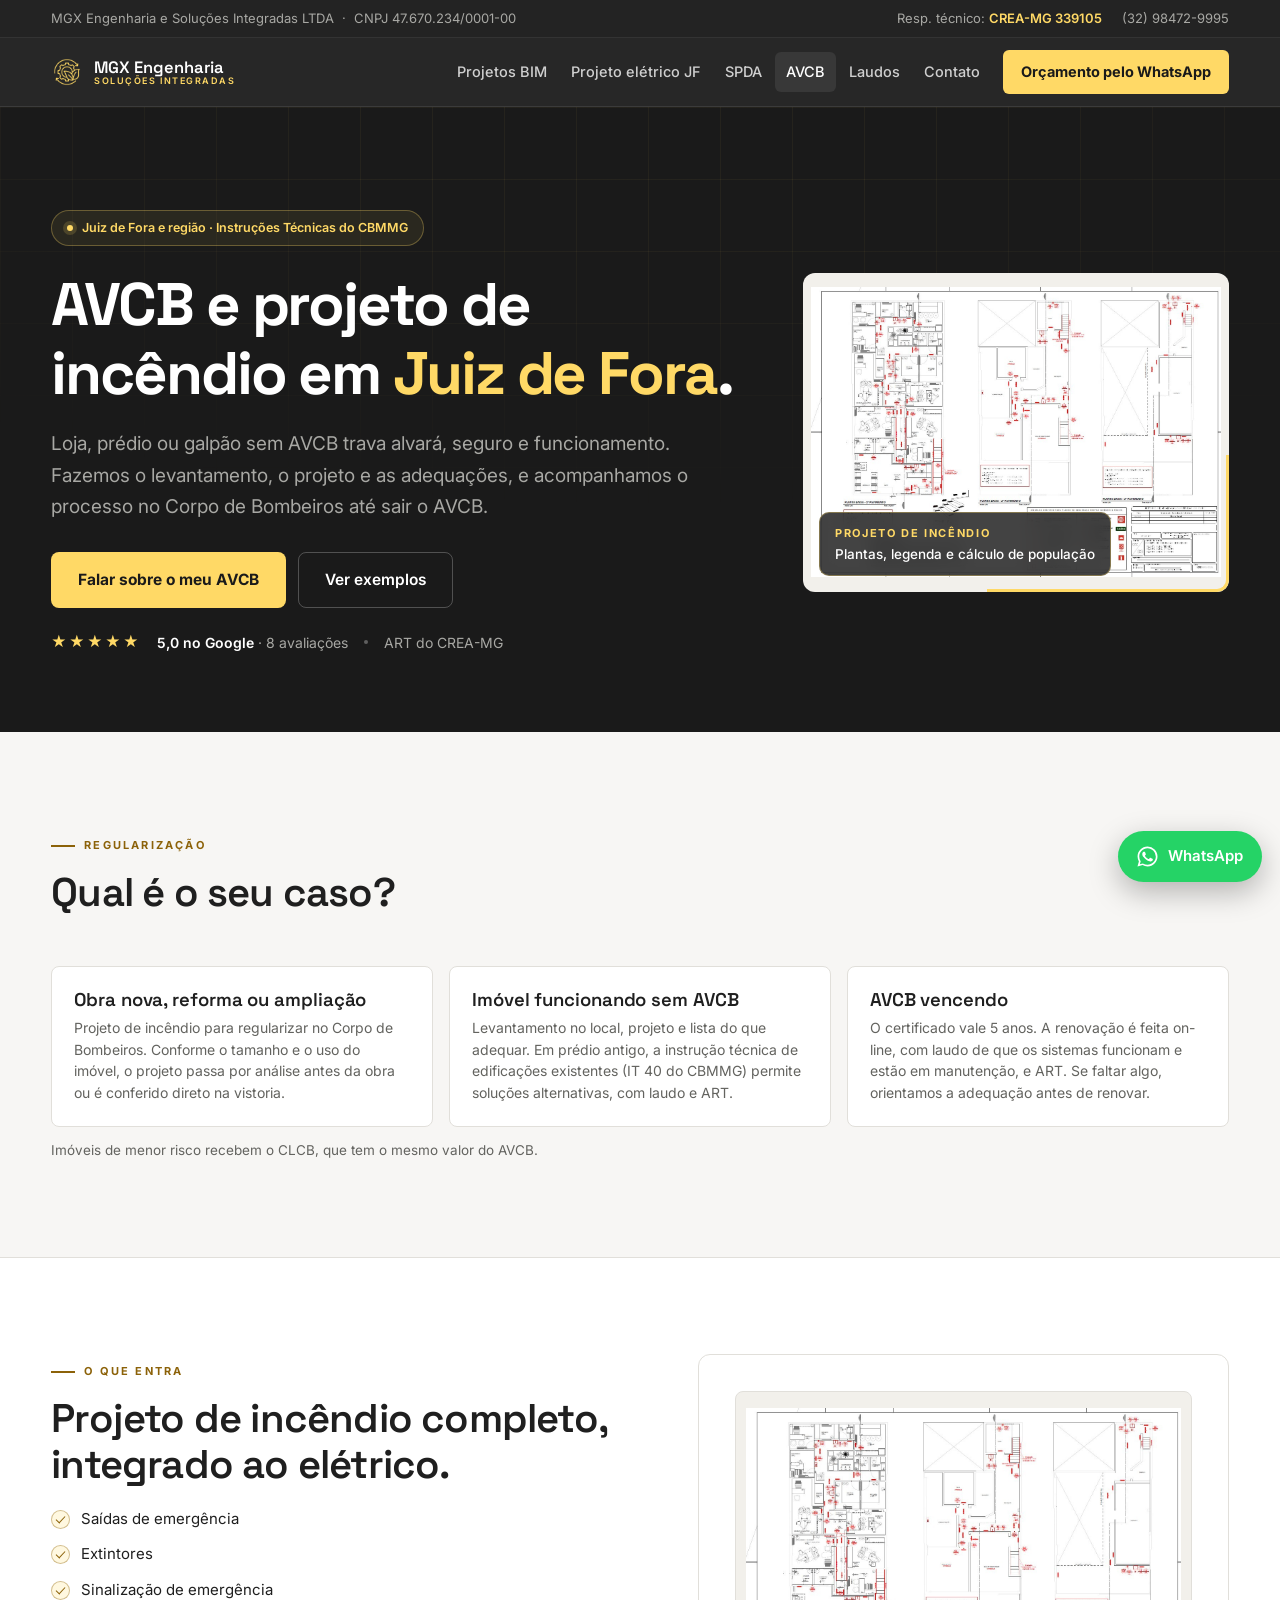
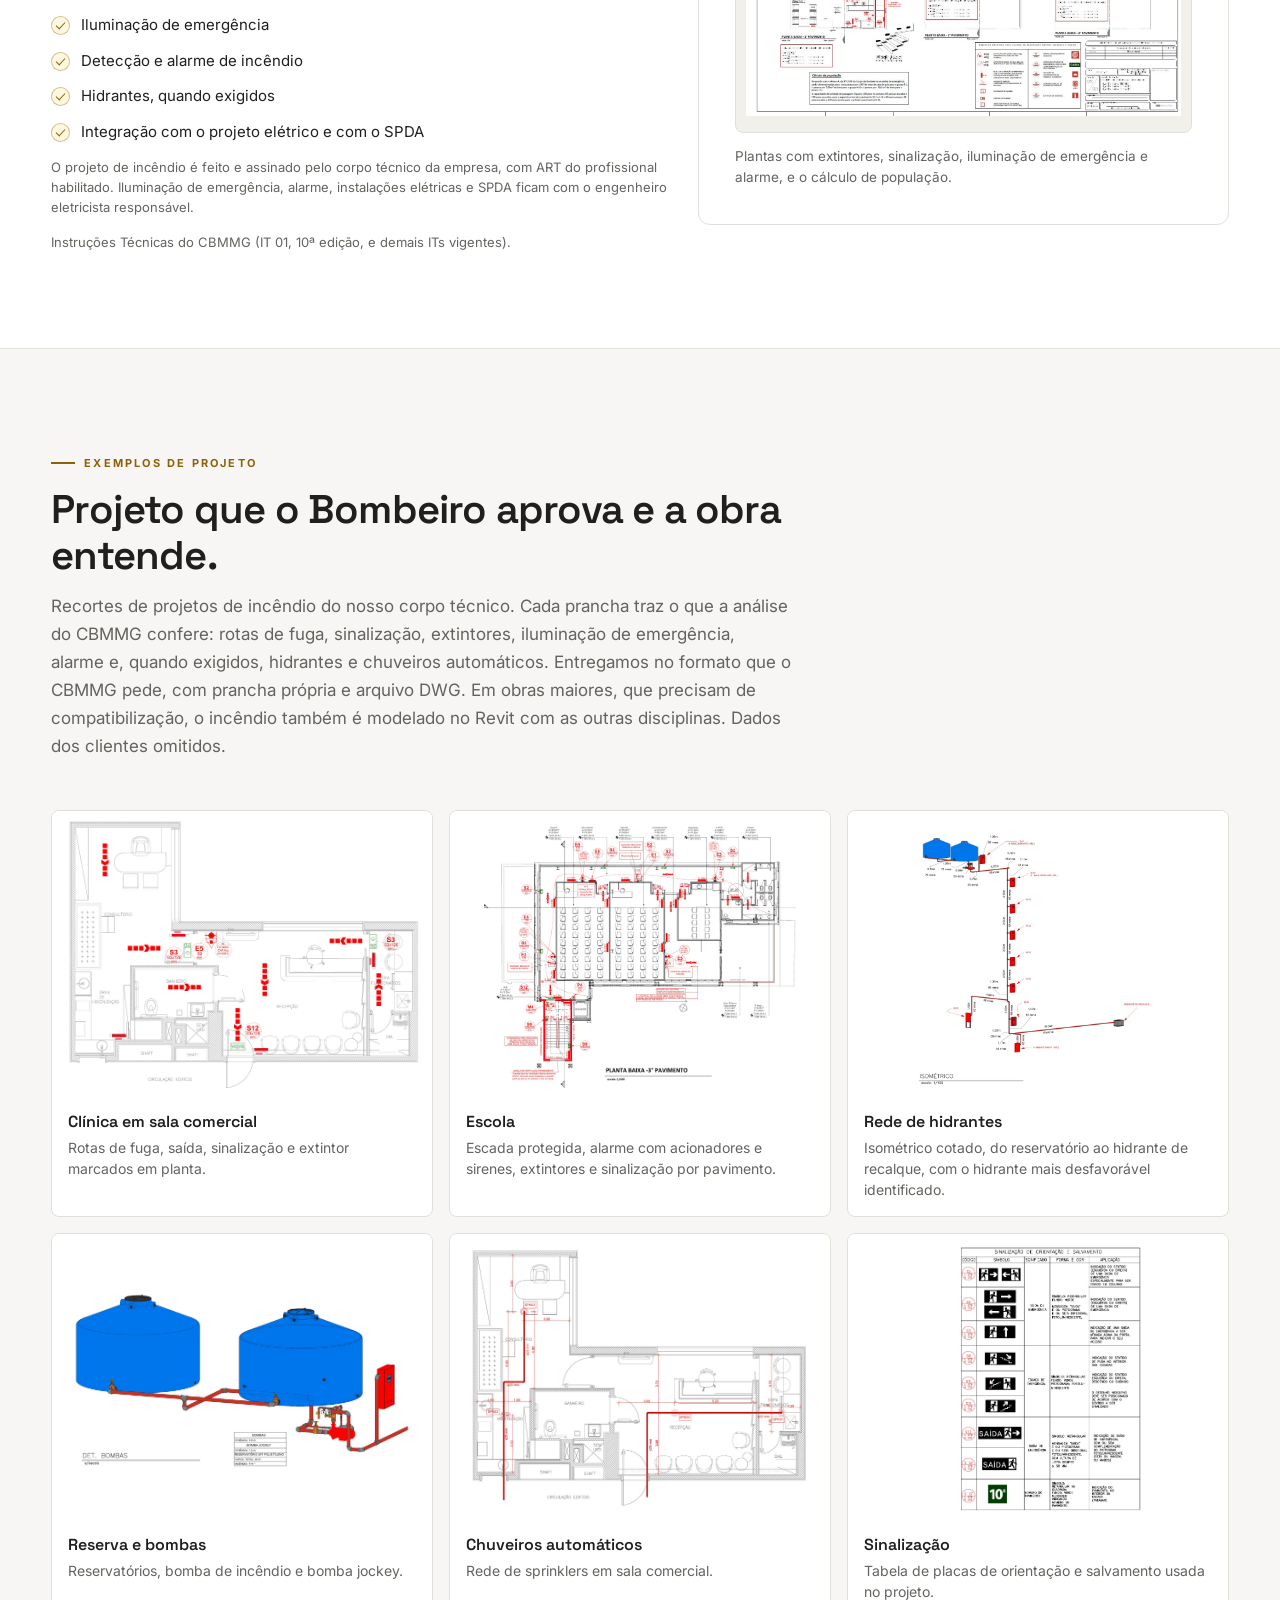
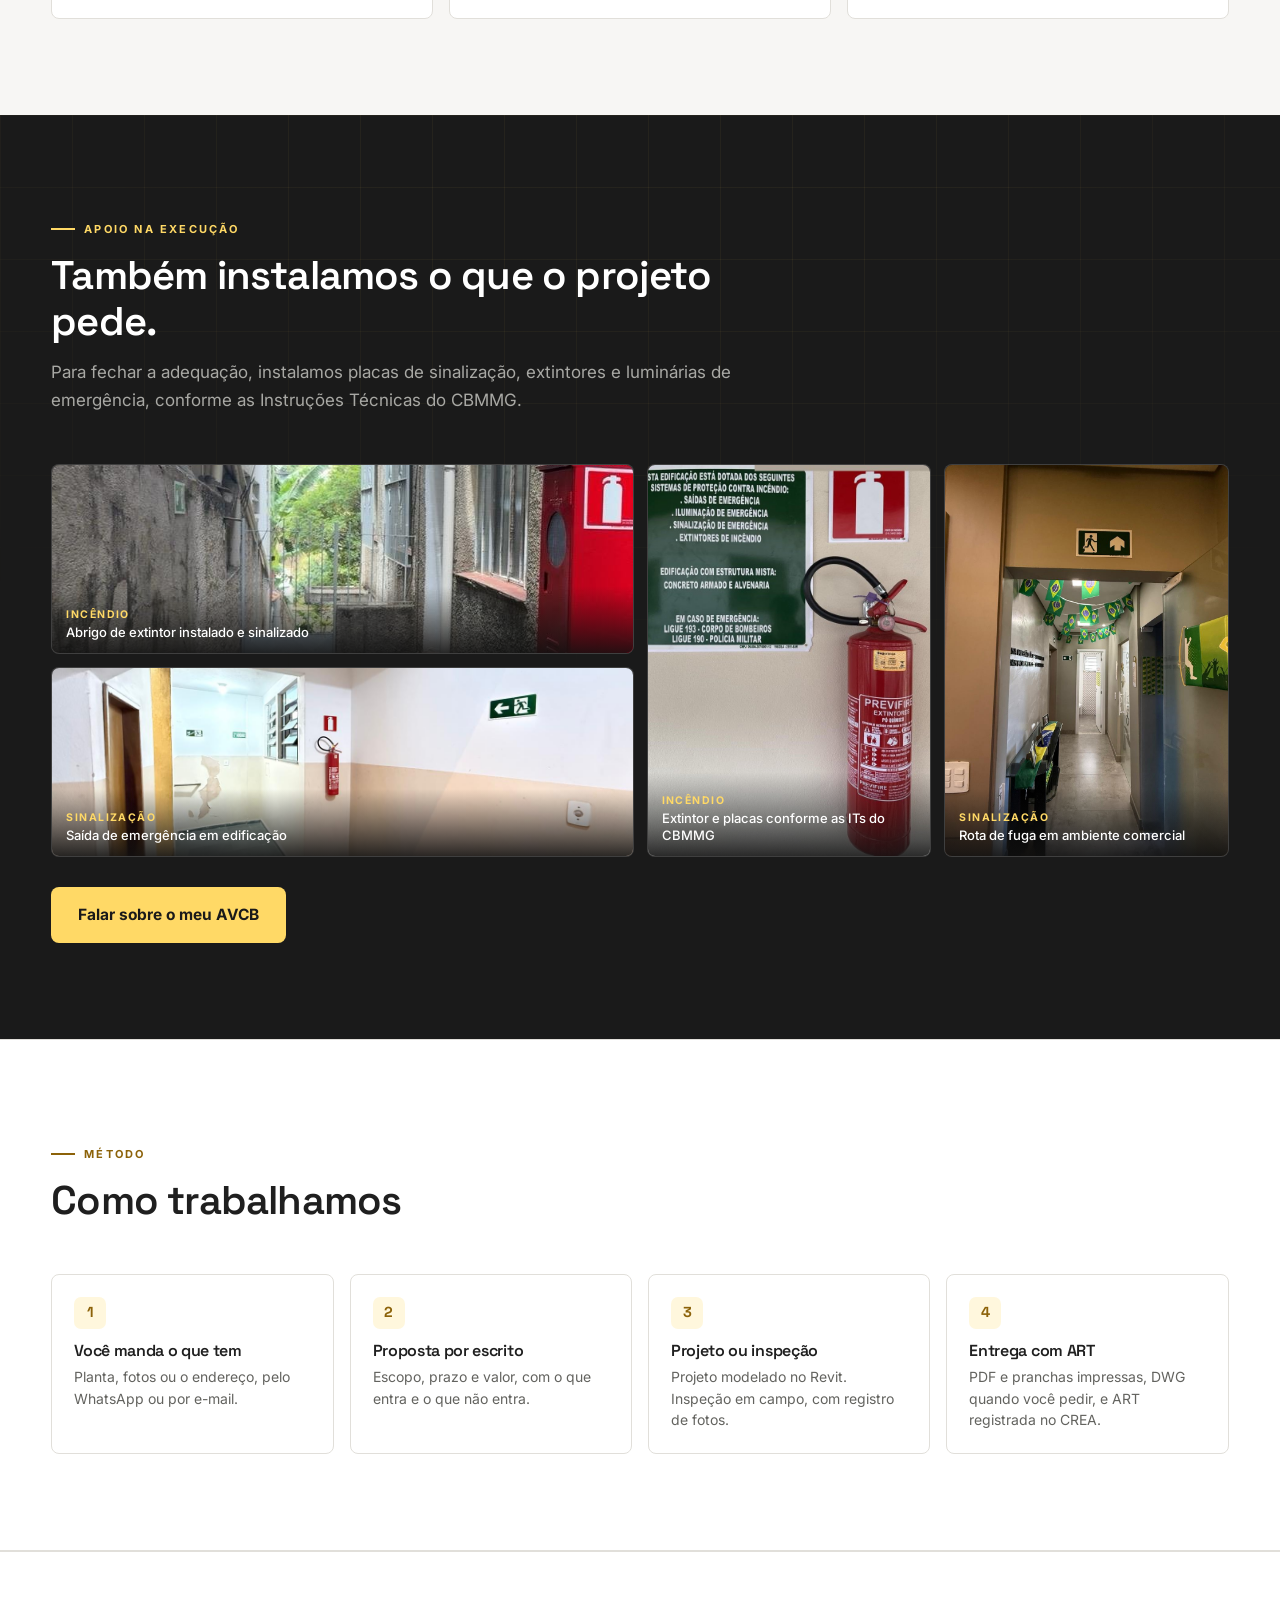
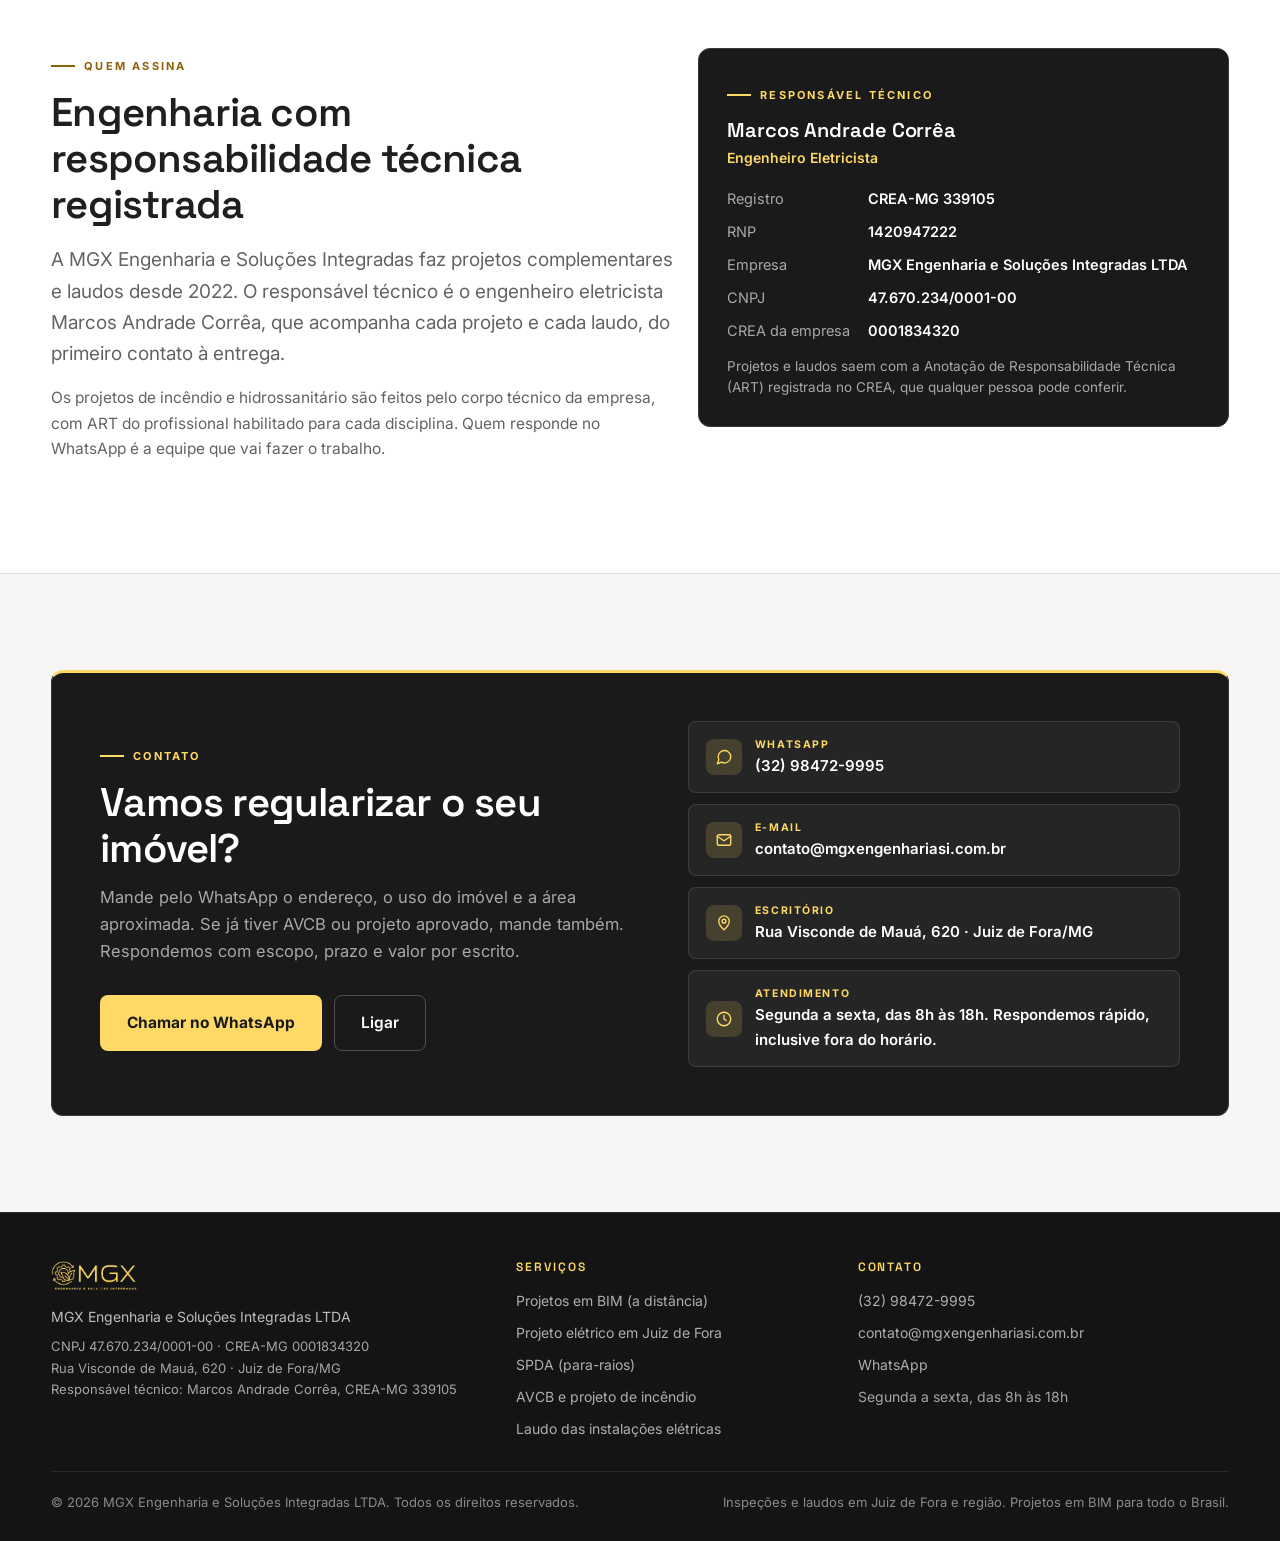
==== commit c109f7d6: "AVCB: exemplos de projetos de incêndio (recortes sem dados de cliente) Co-Authored-By: Claude Opus 5" ====
--- a/avcb.html
+++ b/avcb.html
@@ -120,7 +120,7 @@
         <p class="lead">Loja, prédio ou galpão sem AVCB trava alvará, seguro e funcionamento. Fazemos o levantamento, o projeto e as adequações, e acompanhamos o processo no Corpo de Bombeiros até sair o AVCB.</p>
         <div class="cta-row">
           <a class="btn primary" href="https://wa.me/5532984729995?text=Ol%C3%A1%2C%20vim%20pelo%20site%20da%20MGX%20e%20preciso%20de%20ajuda%20com%20o%20AVCB." target="_blank" rel="noopener" onclick="return gtag_report_conversion('https://wa.me/5532984729995?text=Ol%C3%A1%2C%20vim%20pelo%20site%20da%20MGX%20e%20preciso%20de%20ajuda%20com%20o%20AVCB.');">Falar sobre o meu AVCB</a>
-          <a class="btn ghost" href="#execucao">Ver exemplos</a>
+          <a class="btn ghost" href="#exemplos">Ver exemplos</a>
         </div>
         <div class="rating"><span class="stars" aria-hidden="true">★★★★★</span> <span><b>5,0 no Google</b> · 8 avaliações</span><span class="sep"></span><span>ART do CREA-MG</span></div>
         <!-- TROCAR: pôr o link do Perfil da Empresa no Google na nota acima, quando o Marcos passar o link curto -->
@@ -173,6 +173,42 @@
         </div>
         <p class="note">Plantas com extintores, sinalização, iluminação de emergência e alarme, e o cálculo de população.</p>
       </aside>
+    </div>
+  </div>
+</section>
+
+<section class="section paper" id="exemplos">
+  <div class="container">
+    <div class="section-title reveal">
+      <div class="eyebrow">Exemplos de projeto</div>
+      <h2>Projeto que o Bombeiro aprova e a obra entende.</h2>
+      <p>Recortes de projetos de incêndio do nosso corpo técnico. Cada prancha traz o que a análise do CBMMG confere: rotas de fuga, sinalização, extintores, iluminação de emergência, alarme e, quando exigidos, hidrantes e chuveiros automáticos. Entregamos no formato que o CBMMG pede, com prancha própria e arquivo DWG. Em obras maiores, que precisam de compatibilização, o incêndio também é modelado no Revit com as outras disciplinas. Dados dos clientes omitidos.</p>
+    </div>
+    <div class="shots">
+        <figure class="shot reveal">
+          <button class="shot-img fit" type="button" data-src="img/incendio-proj-planta-rotas.jpg" data-alt="Planta de clínica com setas de rota de fuga, placas de saída e extintor" aria-label="Ampliar: Planta de clínica com setas de rota de fuga, placas de saída e extintor"><img alt="Planta de clínica com setas de rota de fuga, placas de saída e extintor" loading="lazy" src="img/incendio-proj-planta-rotas.jpg"/></button>
+          <figcaption><b>Clínica em sala comercial</b>Rotas de fuga, saída, sinalização e extintor marcados em planta.</figcaption>
+        </figure>
+        <figure class="shot reveal">
+          <button class="shot-img fit" type="button" data-src="img/incendio-proj-planta-escola.jpg" data-alt="Planta de pavimento de escola com escada protegida, alarme, extintores e sinalização" aria-label="Ampliar: Planta de pavimento de escola com escada protegida, alarme, extintores e sinalização"><img alt="Planta de pavimento de escola com escada protegida, alarme, extintores e sinalização" loading="lazy" src="img/incendio-proj-planta-escola.jpg"/></button>
+          <figcaption><b>Escola</b>Escada protegida, alarme com acionadores e sirenes, extintores e sinalização por pavimento.</figcaption>
+        </figure>
+        <figure class="shot reveal">
+          <button class="shot-img fit" type="button" data-src="img/incendio-proj-isometrico-hidrantes.jpg" data-alt="Isométrico da rede de hidrantes de um prédio com reservatórios e hidrantes por pavimento" aria-label="Ampliar: Isométrico da rede de hidrantes de um prédio com reservatórios e hidrantes por pavimento"><img alt="Isométrico da rede de hidrantes de um prédio com reservatórios e hidrantes por pavimento" loading="lazy" src="img/incendio-proj-isometrico-hidrantes.jpg"/></button>
+          <figcaption><b>Rede de hidrantes</b>Isométrico cotado, do reservatório ao hidrante de recalque, com o hidrante mais desfavorável identificado.</figcaption>
+        </figure>
+        <figure class="shot reveal">
+          <button class="shot-img fit" type="button" data-src="img/incendio-proj-bombas.jpg" data-alt="Detalhe 3D de reservatórios, bomba de incêndio e abrigo de hidrante" aria-label="Ampliar: Detalhe 3D de reservatórios, bomba de incêndio e abrigo de hidrante"><img alt="Detalhe 3D de reservatórios, bomba de incêndio e abrigo de hidrante" loading="lazy" src="img/incendio-proj-bombas.jpg"/></button>
+          <figcaption><b>Reserva e bombas</b>Reservatórios, bomba de incêndio e bomba jockey.</figcaption>
+        </figure>
+        <figure class="shot reveal">
+          <button class="shot-img fit" type="button" data-src="img/incendio-proj-sprinklers.jpg" data-alt="Planta com a rede de chuveiros automáticos de uma sala comercial" aria-label="Ampliar: Planta com a rede de chuveiros automáticos de uma sala comercial"><img alt="Planta com a rede de chuveiros automáticos de uma sala comercial" loading="lazy" src="img/incendio-proj-sprinklers.jpg"/></button>
+          <figcaption><b>Chuveiros automáticos</b>Rede de sprinklers em sala comercial.</figcaption>
+        </figure>
+        <figure class="shot reveal">
+          <button class="shot-img fit" type="button" data-src="img/incendio-proj-sinalizacao.jpg" data-alt="Tabela de placas de sinalização de orientação e salvamento" aria-label="Ampliar: Tabela de placas de sinalização de orientação e salvamento"><img alt="Tabela de placas de sinalização de orientação e salvamento" loading="lazy" src="img/incendio-proj-sinalizacao.jpg"/></button>
+          <figcaption><b>Sinalização</b>Tabela de placas de orientação e salvamento usada no projeto.</figcaption>
+        </figure>
     </div>
   </div>
 </section>
--- a/css/site.css
+++ b/css/site.css
@@ -409,8 +409,8 @@
 
 /* lista de entrega */
 .deliver{list-style:none; padding:0; margin:18px 0 0; display:grid; gap:10px}
-.deliver li{display:flex; gap:11px; align-items:flex-start; font-size:15.5px; line-height:1.55}
-.deliver li::before{content:""; flex-shrink:0; width:7px; height:7px; margin-top:9px; border-radius:2px; background:var(--brand-deep)}
+.deliver li{position:relative; padding-left:19px; font-size:15.5px; line-height:1.55}
+.deliver li::before{content:""; position:absolute; left:0; top:9px; width:7px; height:7px; border-radius:2px; background:var(--brand-deep)}
 .dark .deliver li{color:rgba(255,255,255,.87)}
 .dark .deliver li::before{background:var(--brand)}
 
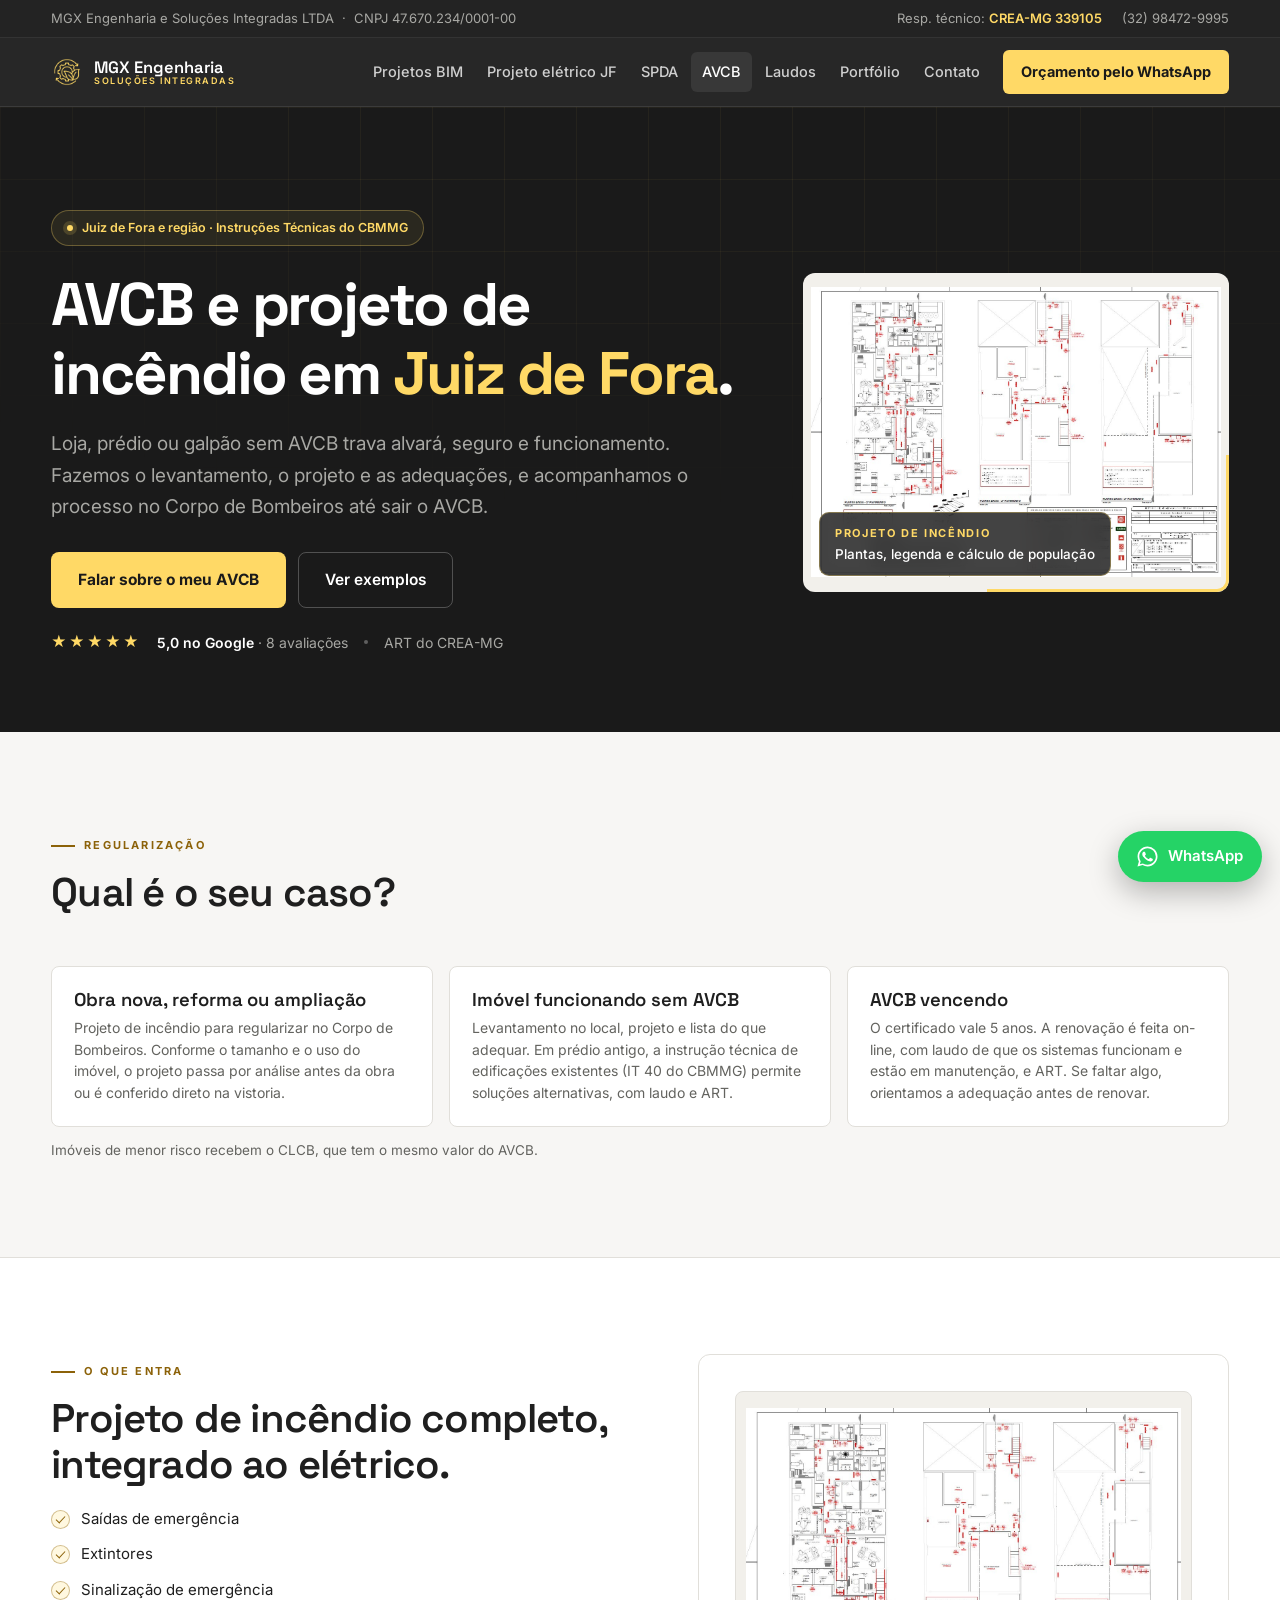
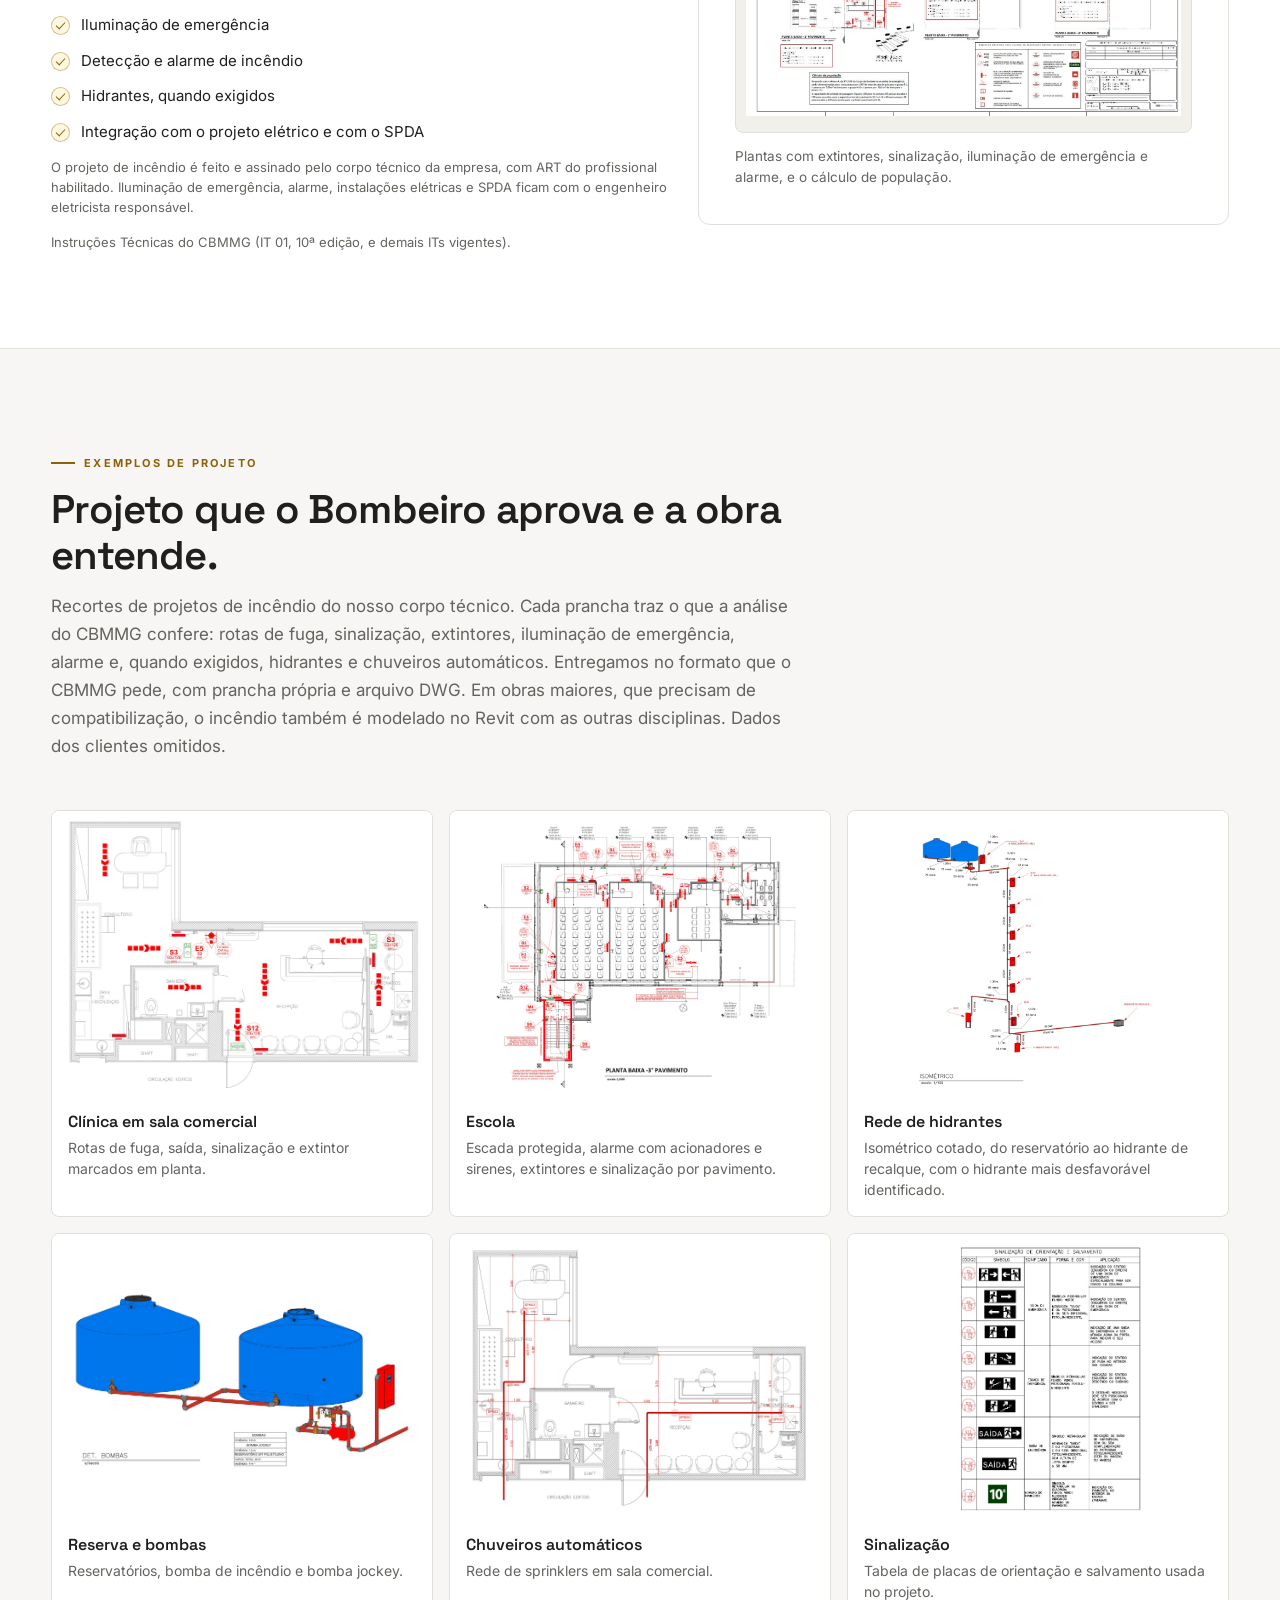
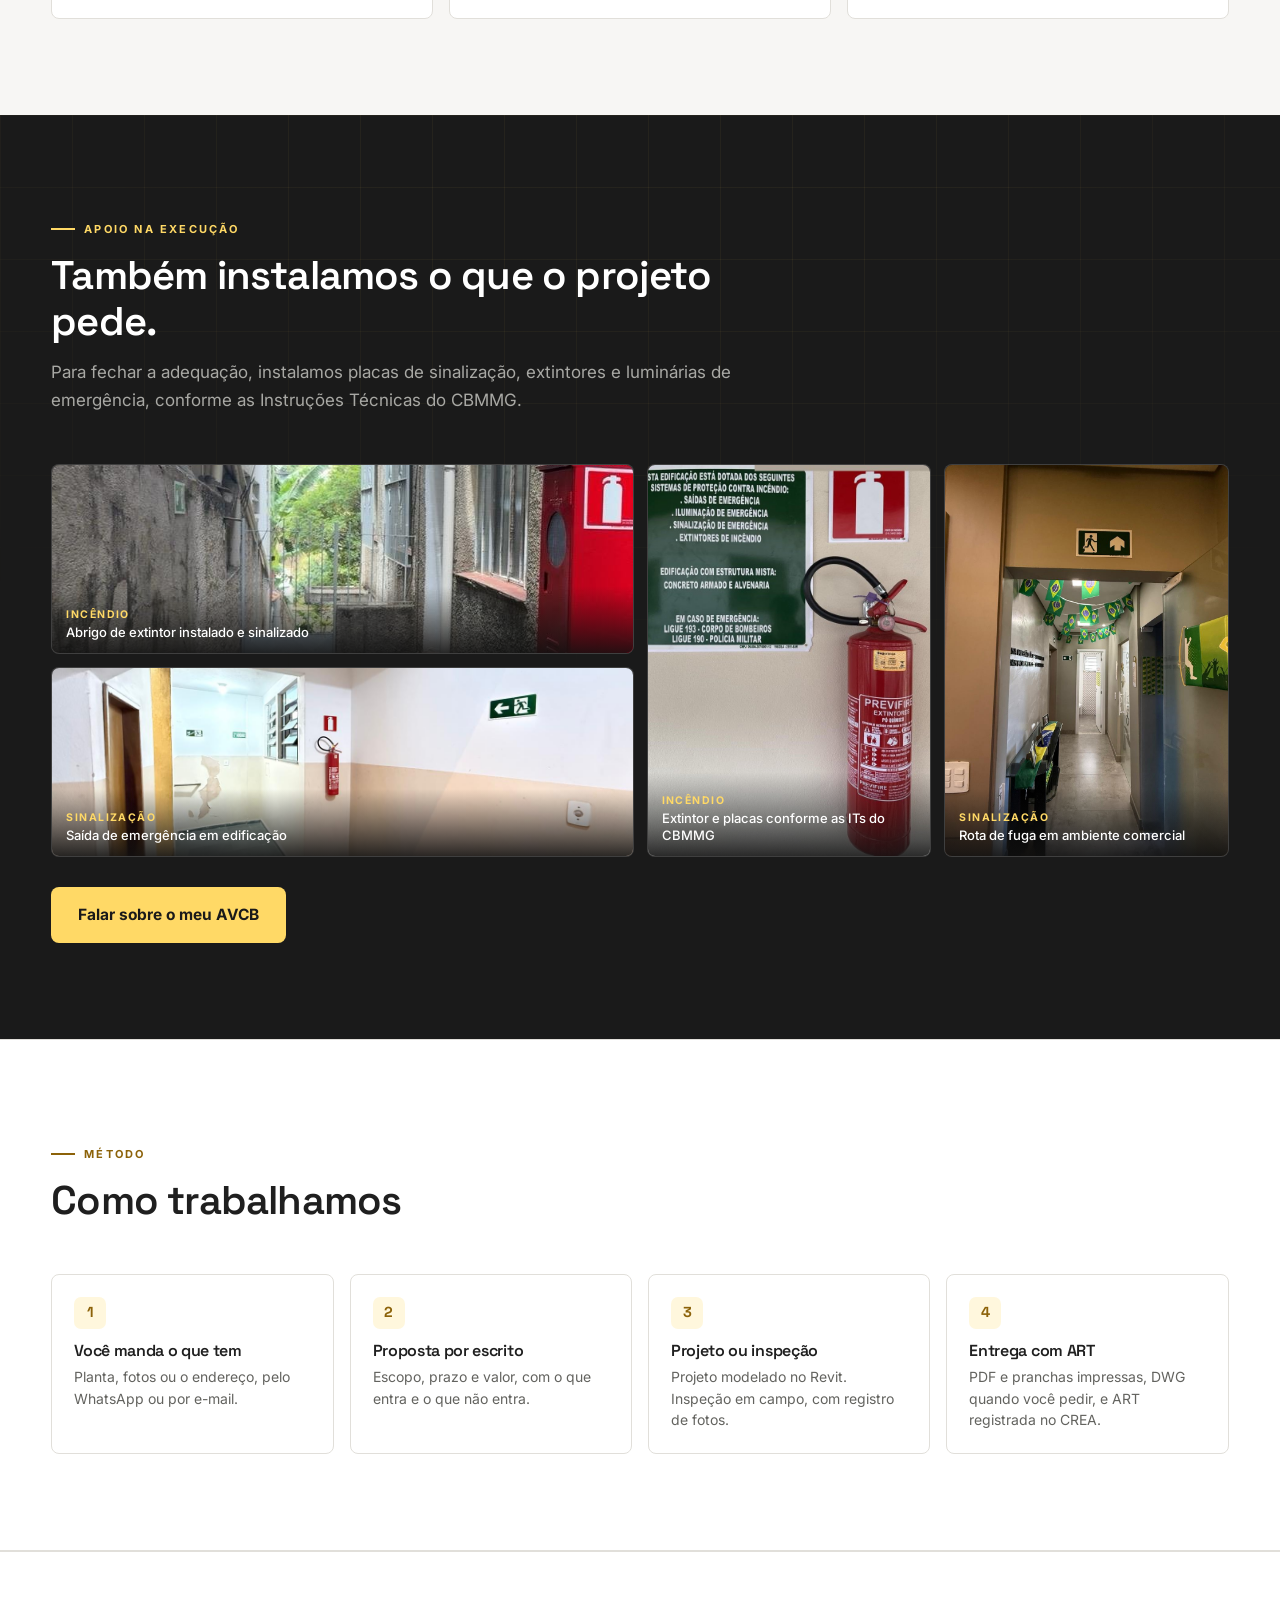
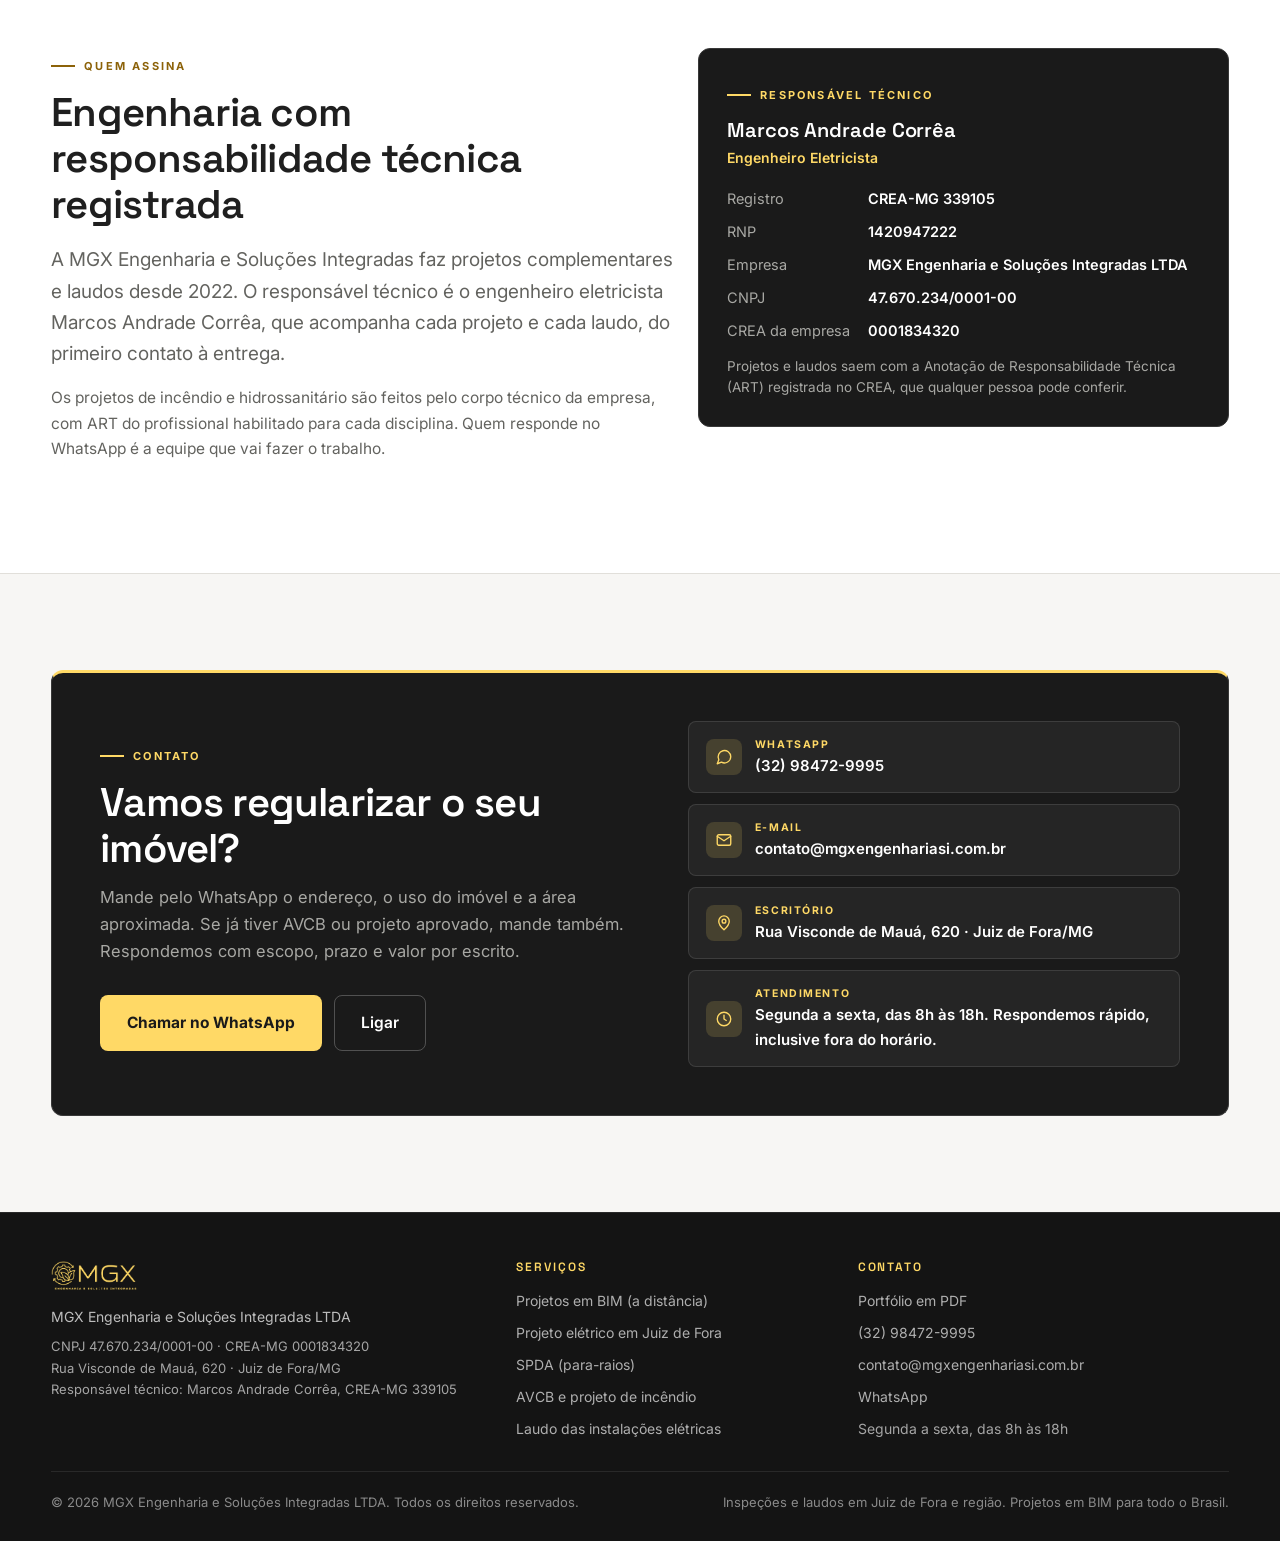
==== commit 5d97ae80: "Página do portfólio (PDF completo) + link no menu e rodapé Co-Authored-By: Claude Opus 5.5 <noreply@" ====
--- a/avcb.html
+++ b/avcb.html
@@ -92,6 +92,7 @@
       <a href="spda.html">SPDA</a>
       <a href="avcb.html" class="on" aria-current="page">AVCB</a>
       <a href="laudo-eletrico.html">Laudos</a>
+      <a href="portfolio.html">Portfólio</a>
       <a href="#contato">Contato</a>
       <a class="nav-cta" href="https://wa.me/5532984729995?text=Ol%C3%A1%2C%20vim%20pelo%20site%20da%20MGX%20e%20preciso%20de%20ajuda%20com%20o%20AVCB." target="_blank" rel="noopener" onclick="return gtag_report_conversion('https://wa.me/5532984729995?text=Ol%C3%A1%2C%20vim%20pelo%20site%20da%20MGX%20e%20preciso%20de%20ajuda%20com%20o%20AVCB.');">Orçamento pelo WhatsApp</a>
     </nav>
@@ -105,6 +106,7 @@
       <a href="spda.html">SPDA (para-raios)</a>
       <a href="avcb.html" class="on">AVCB e projeto de incêndio</a>
       <a href="laudo-eletrico.html">Laudo das instalações elétricas</a>
+      <a href="portfolio.html">Portfólio em PDF</a>
       <a href="#contato" onclick="closeMenu()">Contato</a>
       <a class="mob-cta" href="https://wa.me/5532984729995?text=Ol%C3%A1%2C%20vim%20pelo%20site%20da%20MGX%20e%20preciso%20de%20ajuda%20com%20o%20AVCB." target="_blank" rel="noopener" onclick="return gtag_report_conversion('https://wa.me/5532984729995?text=Ol%C3%A1%2C%20vim%20pelo%20site%20da%20MGX%20e%20preciso%20de%20ajuda%20com%20o%20AVCB.');">Orçamento pelo WhatsApp</a>
     </nav>
@@ -337,6 +339,7 @@
       <div>
         <h4>Contato</h4>
         <ul>
+          <li><a href="portfolio.html">Portfólio em PDF</a></li>
           <li><a href="tel:+5532984729995">(32) 98472-9995</a></li>
           <li><a class="js-mail js-mail-txt" href="mailto:contato@mgxengenhariasi.com.br">contato@mgxengenhariasi.com.br</a></li>
           <li><a href="https://wa.me/5532984729995?text=Ol%C3%A1%2C%20vim%20pelo%20site%20da%20MGX%20e%20preciso%20de%20ajuda%20com%20o%20AVCB." target="_blank" rel="noopener" onclick="return gtag_report_conversion('https://wa.me/5532984729995?text=Ol%C3%A1%2C%20vim%20pelo%20site%20da%20MGX%20e%20preciso%20de%20ajuda%20com%20o%20AVCB.');">WhatsApp</a></li>
